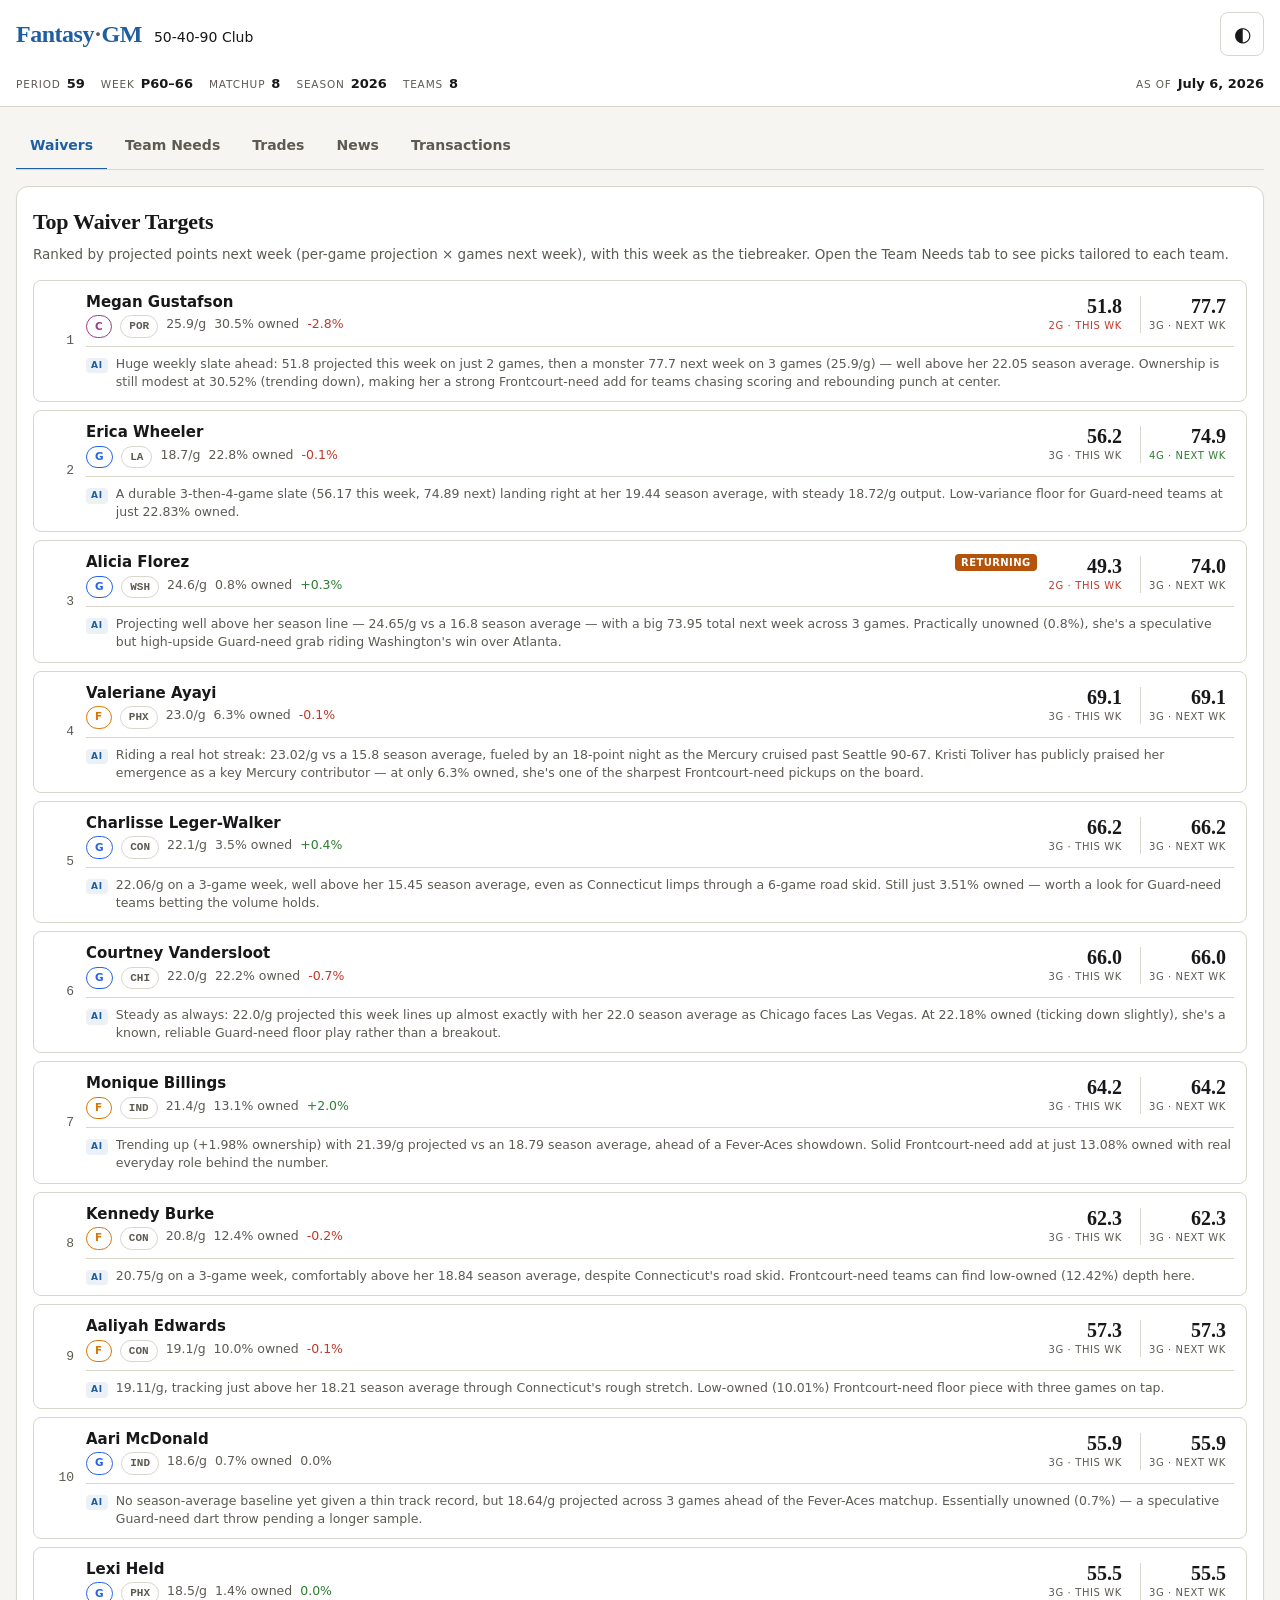
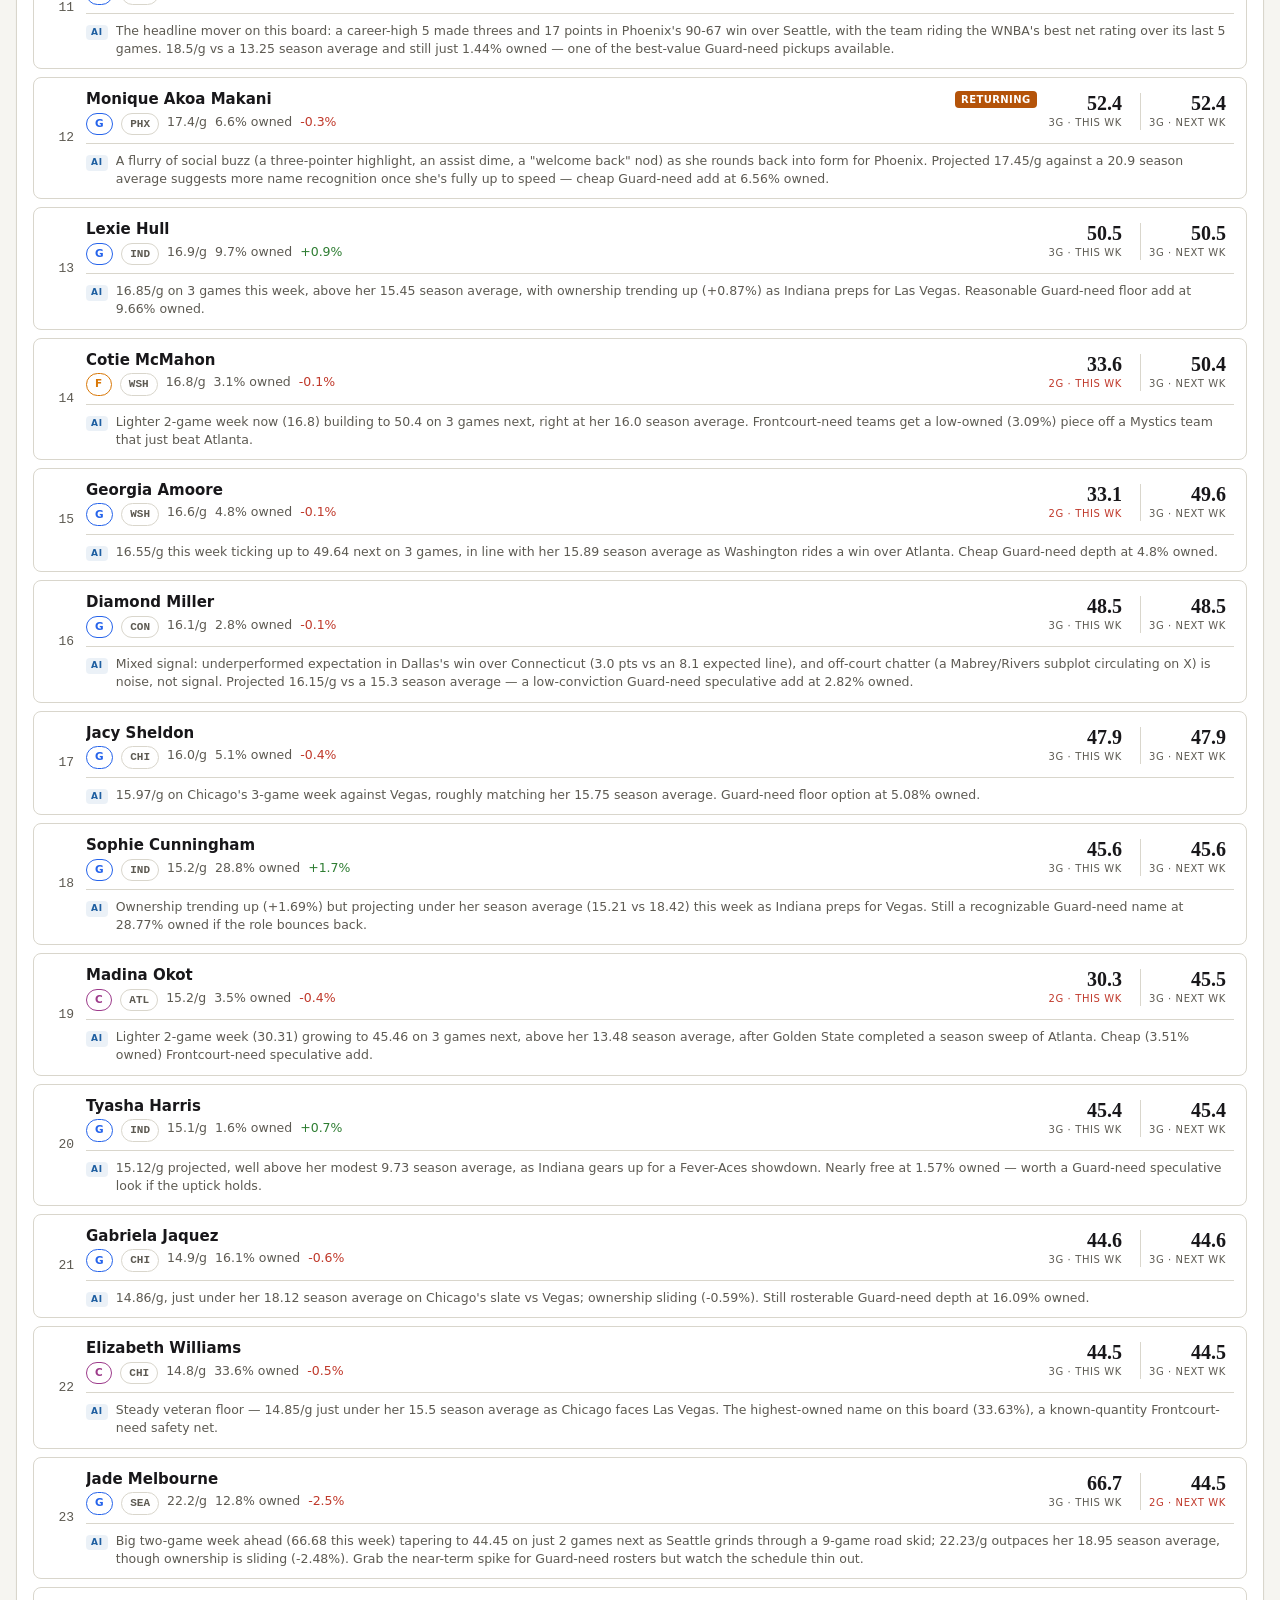
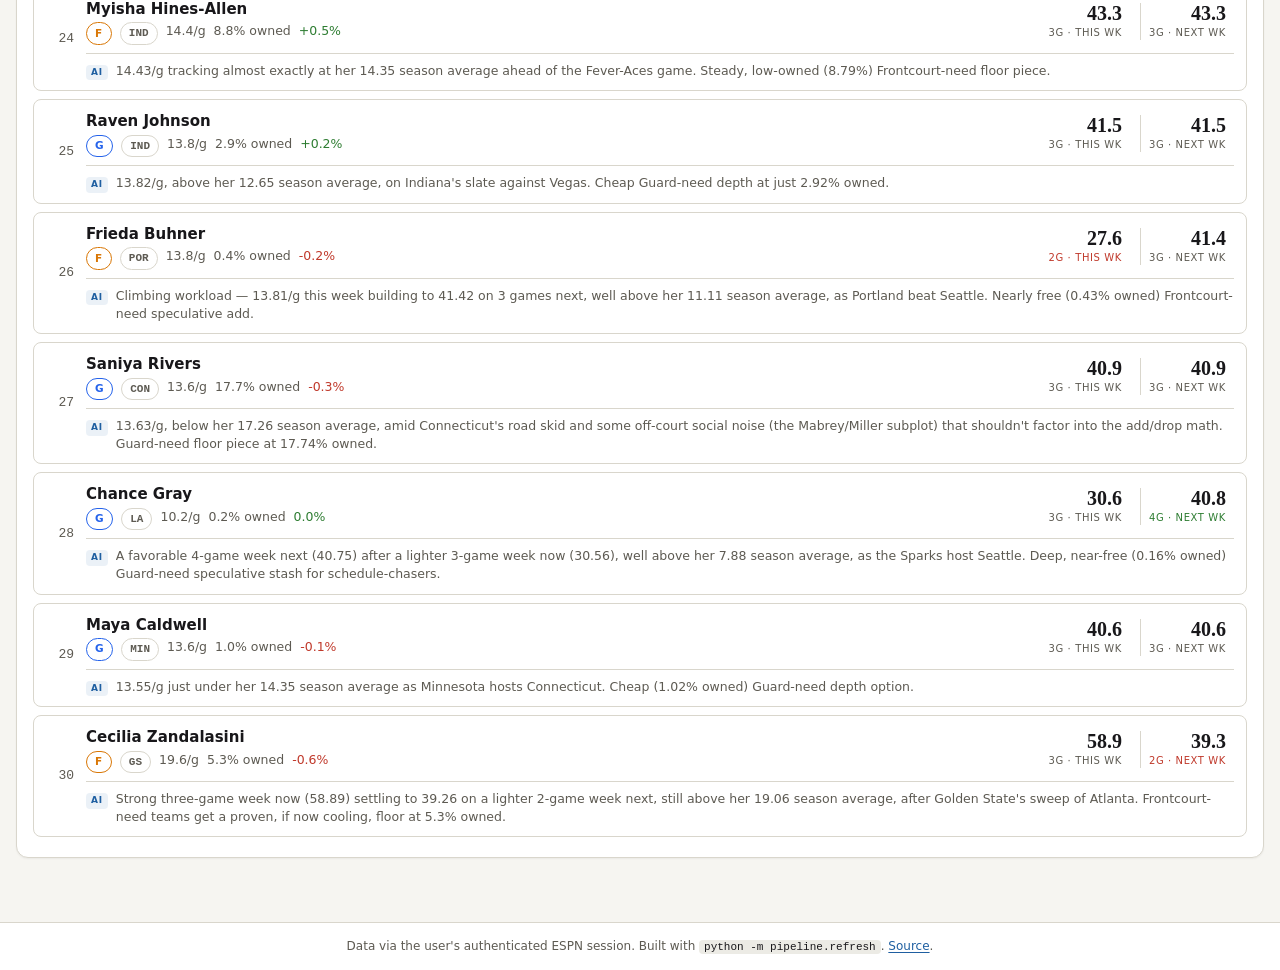
==== docs/index.html @ 01827f49 "feat: persist full-season news/social history per player, paginate in modal News and social posts on" ====
<!doctype html>
<html lang="en" data-theme="light">
<head>
  <meta charset="utf-8" />
  <meta name="viewport" content="width=device-width, initial-scale=1" />
  <title>Fantasy GM</title>
  <meta name="description" content="AI-powered GM for an ESPN fantasy WNBA league. Waiver targets, team needs, transaction history." />
  <link rel="preload" href="./data/state.json" as="fetch" type="application/json" crossorigin />
  <link rel="stylesheet" href="./assets/style.css" />
</head>
<body>
  <a class="skip-link" href="#main">Skip to content</a>

  <header role="banner" class="topbar">
    <div class="topbar-inner">
      <div class="brand">
        <span class="brand-mark" aria-hidden="true">Fantasy<span>·</span>GM</span>
        <span class="brand-tag" id="league-name">Fantasy GM</span>
      </div>
      <button class="theme-toggle" type="button" id="theme-toggle" aria-label="Toggle theme">
        <span class="theme-icon" aria-hidden="true">◐</span>
      </button>
    </div>
    <div class="meta-strip" aria-live="polite">
      <span class="meta-item"><span class="meta-label">Period</span> <span class="meta-value" id="meta-period">—</span></span>
      <span class="meta-item"><span class="meta-label">Week</span> <span class="meta-value" id="meta-week">—</span></span>
      <span class="meta-item"><span class="meta-label">Matchup</span> <span class="meta-value" id="meta-matchup">—</span></span>
      <span class="meta-item"><span class="meta-label">Season</span> <span class="meta-value" id="meta-season">—</span></span>
      <span class="meta-item"><span class="meta-label">Teams</span> <span class="meta-value" id="meta-teams">—</span></span>
      <span class="meta-item meta-captured"><span class="meta-label">As of</span> <span class="meta-value" id="meta-captured">—</span></span>
    </div>
  </header>

  <main id="main" role="main">
    <nav class="tabs" role="tablist" aria-label="Sections">
      <button class="tab" role="tab" id="tab-waivers"      aria-controls="section-waivers"      aria-selected="true">Waivers</button>
      <button class="tab" role="tab" id="tab-teams"        aria-controls="section-teams"        aria-selected="false">Team Needs</button>
      <button class="tab" role="tab" id="tab-trades"       aria-controls="section-trades"       aria-selected="false">Trades</button>
      <button class="tab" role="tab" id="tab-news"         aria-controls="section-news"         aria-selected="false">News</button>
      <button class="tab" role="tab" id="tab-transactions" aria-controls="section-transactions" aria-selected="false">Transactions</button>
    </nav>

    <!-- ========== Waiver Targets ========== -->
    <section class="surface tab-panel" id="section-waivers" role="tabpanel" aria-labelledby="tab-waivers">
      <header class="surface-head">
        <h2 id="h-waivers">Top Waiver Targets</h2>
        <p class="surface-sub">Ranked by projected points next week (per-game projection × games next week), with this week as the tiebreaker. Open the Team Needs tab to see picks tailored to each team.</p>
      </header>
      <ol class="waiver-list" id="waiver-list">
        <li class="loading">Loading targets…</li>
      </ol>
    </section>

    <!-- ========== Team Needs ========== -->
    <section class="surface tab-panel" id="section-teams" role="tabpanel" aria-labelledby="tab-teams" hidden>
      <header class="surface-head">
        <h2 id="h-teams">Team Needs</h2>
        <p class="surface-sub">Projected weekly production by bucket vs. league average. Tap a card to see that team's tailored waiver list, full roster, recent transactions, and a season summary.</p>
      </header>
      <div class="team-grid" id="team-grid">
        <p class="loading">Loading teams…</p>
      </div>
      <footer class="surface-footnote" id="team-needs-footnote" aria-label="How team needs are calculated">
        <h3>How "top need" is calculated</h3>
        <p>
          For each active roster slot (the 9 non-bench / non-IR slots in WNBA fantasy: 2 G + 3 F + 1 F/C + 3 UTIL), we estimate the player's points this week as
          <em>per-game projection × games this week</em>. Players are bucketed by their <em>default ESPN position</em> (1 = G, 2 = F, 3 = C). Bucket totals per team are compared to the league average for that bucket. <strong>Top need</strong> is whichever bucket — Guards (G) or combined Frontcourt (F + C) — has the largest negative gap, i.e. the biggest upgrade opportunity.
        </p>
        <p>
          F and C are bucketed together because WNBA fantasy has shared F/C lineup slots — a team without a pure Center isn't structurally short there if they fill slot 5 with a Forward.
        </p>
        <p class="muted">
          Note: the comparison is on total weekly production, not per-player average. A team with three high-scoring Guards may still show its top need as G if other teams have four or five Guards contributing comparable totals. The Waiver Targets tab boosts picks at the team's top-need bucket and penalizes picks at saturated positions (≥ 5 active Gs or ≥ 7 active F/Cs).
        </p>
      </footer>
    </section>

    <!-- ========== Trades ========== -->
    <section class="surface tab-panel" id="section-trades" role="tabpanel" aria-labelledby="tab-trades" hidden>
      <header class="surface-head">
        <h2 id="h-trades">Trade Evaluator</h2>
        <p class="surface-sub">Calculator: pick players from two teams to model the projected lineup and rest-of-season impact for both sides. Auto-generated scenarios below rank fair packages for each team's best player.</p>
      </header>
      <div id="trade-calc-mount"></div>
      <div class="trade-section-sep" aria-hidden="true"><span>Auto-generated scenarios</span></div>
      <div class="trades-grid" id="trades-grid">
        <p class="loading">Loading trade scenarios…</p>
      </div>
    </section>

    <!-- ========== News ========== -->
    <section class="surface tab-panel" id="section-news" role="tabpanel" aria-labelledby="tab-news" hidden>
      <header class="surface-head">
        <h2 id="h-news">Recent WNBA News</h2>
        <p class="surface-sub">From ESPN's public feed. Headlines tagged with a player on your watch / waiver list are highlighted.</p>
      </header>
      <ul class="news-list" id="news-list">
        <li class="loading">Loading…</li>
      </ul>
    </section>

    <!-- ========== Transactions ========== -->
    <section class="surface tab-panel" id="section-transactions" role="tabpanel" aria-labelledby="tab-transactions" hidden>
      <header class="surface-head">
        <h2 id="h-transactions">Recent Transactions</h2>
        <p class="surface-sub">Newest first. Team abbreviations only — owner names are never stored.</p>
      </header>
      <ul class="txn-list" id="txn-list">
        <li class="loading">Loading…</li>
      </ul>
    </section>
  </main>

  <footer role="contentinfo" class="footer">
    <p>Data via the user's authenticated ESPN session. Built with <code>python -m pipeline.refresh</code>. <a href="https://github.com/pranava0x0/FantasyGM">Source</a>.</p>
  </footer>

  <!-- Lazy-mounted toast -->
  <div id="toast" class="toast" role="status" aria-live="polite"></div>

  <!-- Player detail modal — populated on click of any player name. -->
  <div id="player-modal" class="player-modal" role="dialog" aria-modal="true" aria-labelledby="player-modal-name" aria-hidden="true" hidden>
    <div class="player-modal-backdrop" data-modal-close></div>
    <div class="player-modal-panel" role="document">
      <button type="button" class="player-modal-close" data-modal-close aria-label="Close player details">×</button>
      <header class="player-modal-head">
        <div class="player-modal-photo-wrap">
          <img class="player-modal-photo" alt="" />
        </div>
        <div class="player-modal-id">
          <h3 class="player-modal-name" id="player-modal-name">—</h3>
          <div class="player-modal-meta" id="player-modal-meta"></div>
          <div class="player-modal-status" id="player-modal-status"></div>
        </div>
      </header>
      <section class="player-modal-stats" id="player-modal-stats" aria-label="Key stats"></section>
      <section class="player-modal-gmtake" id="player-modal-gmtake" aria-labelledby="player-modal-gmtake-h" hidden>
        <h4 id="player-modal-gmtake-h" class="player-modal-gmtake-h">
          GM take <span class="player-modal-gmtake-badge">AI</span>
        </h4>
        <p class="player-modal-gmtake-body" id="player-modal-gmtake-body"></p>
        <p class="gm-take-date" hidden></p>
      </section>
      <section class="player-modal-section player-modal-recent-section" id="player-modal-recent-wrap" aria-labelledby="player-modal-recent-h" hidden>
        <h4 id="player-modal-recent-h" class="player-modal-section-h">Last 2 weeks <span class="recent-games-hint">newest first →</span></h4>
        <div class="player-modal-recent-games" id="player-modal-recent-games"></div>
      </section>
      <section class="player-modal-section" id="player-modal-social-wrap" aria-labelledby="player-modal-social-h" hidden>
        <h4 id="player-modal-social-h" class="player-modal-section-h">Social</h4>
        <ul class="player-modal-social" id="player-modal-social"></ul>
      </section>
      <section class="player-modal-section" aria-labelledby="player-modal-news-h">
        <h4 id="player-modal-news-h" class="player-modal-section-h">News</h4>
        <ul class="player-modal-news" id="player-modal-news"></ul>
      </section>
      <section class="player-modal-section" aria-labelledby="player-modal-txns-h">
        <h4 id="player-modal-txns-h" class="player-modal-section-h">Transactions</h4>
        <ul class="player-modal-txns" id="player-modal-txns"></ul>
      </section>
      <footer class="player-modal-footer">
        <div class="player-modal-social-links" id="player-modal-social-links"></div>
        <a class="player-modal-espn" id="player-modal-espn" href="#" target="_blank" rel="noopener">View on ESPN ↗</a>
      </footer>
    </div>
  </div>

  <script src="./assets/app.js" defer></script>
</body>
</html>
---- docs/assets/style.css ----
/* ============================================================
   FantasyGM — static site stylesheet.
   Mobile-first. CSS variables for theming. Tabular numerals.
   See DESIGN.md §0 for project palette + content rules.
   ============================================================ */

:root {
  /* Type stacks (system only — no web fonts). */
  --font-sans:  -apple-system, BlinkMacSystemFont, "Segoe UI", system-ui,
                "Helvetica Neue", Arial, sans-serif;
  --font-serif: "Charter", "Source Serif 4", "Source Serif Pro",
                "Iowan Old Style", "Apple Garamond", "Palatino", "Georgia",
                "Times New Roman", serif;
  --font-mono:  ui-monospace, "SF Mono", "JetBrains Mono", Menlo,
                Consolas, monospace;

  /* Surface tokens — light theme. */
  --bg:           #f6f5f1;
  --surface:     #ffffff;
  --surface-2:   #ecebe5;
  --border:      #d9d6cc;
  --text:        #18171a;
  --text-muted:  #5d5a52;
  --accent:      #1f5fa1;
  --accent-soft: rgba(31, 95, 161, 0.09);

  /* Semantic tokens. */
  --bucket-guard:    #2563eb;
  --bucket-forward:  #d97706;
  --bucket-center:   #9d3b8b;
  --gap-strong:      #2e7d32;
  --gap-weak:        #c0392b;
  --gap-neutral:     var(--text-muted);
  --txn-add:         var(--gap-strong);
  --txn-drop:        var(--gap-weak);
  --txn-lineup:      var(--text-muted);
  --txn-trade:       #6f42c1;
  --txn-trade-fg:    #ffffff;

  font-feature-settings: "tnum", "ss01";
  font-variant-numeric: tabular-nums;
  color-scheme: light;
}

[data-theme="dark"] {
  --bg:           #0f0e10;
  --surface:     #1a1a1c;
  --surface-2:   #232326;
  --border:      #2e2e33;
  --text:        #f3f1eb;
  --text-muted:  #9e9a90;
  --accent:      #6aa3e0;
  --accent-soft: rgba(106, 163, 224, 0.14);

  --bucket-guard:    #60a5fa;
  --bucket-forward:  #fbbf24;
  --bucket-center:   #e879c7;
  --gap-strong:      #6dba71;
  --gap-weak:        #ef6f63;
  --txn-trade:       #b89bf0;

  color-scheme: dark;
}

* { box-sizing: border-box; }
[hidden] { display: none !important; }

html, body {
  margin: 0;
  background: var(--bg);
  color: var(--text);
  font-family: var(--font-sans);
  font-size: 16px;
  line-height: 1.5;
  -webkit-font-smoothing: antialiased;
  -moz-osx-font-smoothing: grayscale;
}

body {
  display: flex;
  flex-direction: column;
  min-height: 100vh;
  min-height: 100dvh;
}

a { color: var(--accent); text-decoration: underline; text-underline-offset: 2px; }
a:hover { text-decoration: none; }

:focus-visible {
  outline: 2px solid var(--accent);
  outline-offset: 2px;
  border-radius: 2px;
}

.skip-link {
  position: absolute; left: -9999px; top: 0;
  background: var(--accent); color: #fff; padding: 8px 12px;
  border-radius: 6px; z-index: 10;
}
.skip-link:focus { left: 8px; top: 8px; }

/* ---------- Topbar ---------- */

.topbar {
  background: var(--surface);
  border-bottom: 1px solid var(--border);
  padding: 12px 16px 0;
}
.topbar-inner {
  display: flex; align-items: center; justify-content: space-between;
  max-width: 1280px; margin: 0 auto; padding-bottom: 10px;
}

.brand { display: flex; align-items: baseline; gap: 12px; min-width: 0; }
.brand-mark {
  font-family: var(--font-serif);
  font-weight: 700; font-size: 24px; letter-spacing: -0.02em;
  color: var(--accent);
}
.brand-mark span { color: var(--text-muted); margin: 0 1px; }
.brand-tag {
  font-family: var(--font-sans);
  font-size: 14px; font-weight: 500;
  color: var(--text);
  white-space: nowrap; overflow: hidden; text-overflow: ellipsis;
  min-width: 0;
}

.theme-toggle {
  background: transparent; border: 1px solid var(--border);
  width: 44px; height: 44px; border-radius: 8px;
  color: var(--text); font-size: 20px; line-height: 1;
  cursor: pointer; flex-shrink: 0;
  display: inline-flex; align-items: center; justify-content: center;
}
.theme-toggle:hover { background: var(--surface-2); }

.meta-strip {
  max-width: 1280px; margin: 0 auto;
  display: flex; flex-wrap: wrap; gap: 16px;
  padding: 8px 0 12px;
  font-size: 13px;
  color: var(--text-muted);
}
.meta-item { display: inline-flex; gap: 6px; align-items: baseline; }
.meta-label { font-size: 10.5px; text-transform: uppercase; letter-spacing: 0.08em; color: var(--text-muted); }
.meta-value { color: var(--text); font-weight: 600; }
.meta-captured { margin-left: auto; }

/* ---------- Main layout ---------- */

main {
  flex: 1;
  width: 100%;
  max-width: 1280px;
  margin: 0 auto;
  padding: 16px 16px 64px;
  display: grid;
  gap: 16px;
  align-content: start;
}

/* Tab strip — primary navigation between Waivers / Team Needs / News /
   Transactions. Mobile-first: horizontal scroll if needed at narrow widths. */
.tabs {
  display: flex;
  gap: 4px;
  border-bottom: 1px solid var(--border);
  overflow-x: auto;
  scrollbar-width: none;
  -webkit-overflow-scrolling: touch;
}
.tabs::-webkit-scrollbar { display: none; }
.tab {
  background: transparent;
  border: 0;
  padding: 12px 14px;
  font: inherit;
  font-size: 14px;
  font-weight: 600;
  color: var(--text-muted);
  cursor: pointer;
  white-space: nowrap;
  border-bottom: 2px solid transparent;
  margin-bottom: -1px;
  min-height: 44px;
  flex-shrink: 0;
}
.tab:hover { color: var(--text); }
.tab[aria-selected="true"] {
  color: var(--accent);
  border-bottom-color: var(--accent);
}
@media (max-width: 420px) {
  .tab { padding-inline: 8px; }
}
.tab-panel { /* defaults; hidden attribute does the hiding */ }
.tab-panel[hidden] { display: none; }

.surface {
  background: var(--surface);
  border: 1px solid var(--border);
  border-radius: 12px;
  padding: 18px 16px 20px;
  box-shadow: 0 1px 2px rgba(0,0,0,0.05);
}
[data-theme="dark"] .surface { box-shadow: 0 1px 3px rgba(0,0,0,0.4); }

.surface-head h2 {
  margin: 0 0 6px;
  font-family: var(--font-serif);
  font-size: 22px; font-weight: 600;
  letter-spacing: -0.01em;
}
.surface-sub {
  margin: 0 0 16px;
  color: var(--text-muted);
  font-size: 13.5px;
}

/* ---------- Waiver list ---------- */

.waiver-list, .txn-list { list-style: none; padding: 0; margin: 0; }
.waiver-list { display: grid; gap: 8px; }

.waiver-card {
  background: var(--surface);
  border: 1px solid var(--border);
  border-radius: 8px;
  padding: 10px 12px;
  display: grid;
  grid-template-columns: 28px 1fr auto;
  grid-template-areas:
    "rank body schedule"
    "rank summary summary";
  align-items: center;
  column-gap: 12px;
  row-gap: 8px;
  min-height: 44px;
}
.waiver-rank { grid-area: rank; align-self: center; }
.waiver-body { grid-area: body; }
.waiver-schedule { grid-area: schedule; }
.waiver-summary { grid-area: summary; }

/* AI "why pick them up" take on each waiver card. Clamped to 2 lines so
   the 30-deep list stays scannable; the modal shows the full text. */
.waiver-summary {
  display: flex;
  gap: 8px;
  align-items: baseline;
  margin: 0;
  padding-top: 8px;
  border-top: 1px solid var(--border);
}
.waiver-summary-text {
  font-size: 12.5px;
  line-height: 1.45;
  color: var(--text-muted);
  display: -webkit-box;
  -webkit-line-clamp: 2;
  -webkit-box-orient: vertical;
  overflow: hidden;
}
.waiver-summary-badge {
  flex: none;
  font-size: 9px;
  font-weight: 800;
  letter-spacing: 0.08em;
  padding: 1px 5px;
  border-radius: 4px;
  background: var(--accent-soft, rgba(31, 95, 161, 0.12));
  color: var(--accent);
  text-transform: uppercase;
}
.waiver-rank {
  font-family: var(--font-mono);
  font-size: 13px;
  color: var(--text-muted);
  text-align: right;
}

/* Narrow screens: the two-block schedule eats the width and clips the
   player name. Drop it to its own row — rank spans both rows on the left,
   name + meta get the full width up top, schedule sits below left-aligned. */
@media (max-width: 480px) {
  .waiver-card {
    grid-template-columns: 24px 1fr;
    grid-template-areas:
      "rank body"
      "rank schedule"
      "summary summary";
    align-items: start;
    column-gap: 10px;
    row-gap: 10px;
  }
  .waiver-rank { align-self: center; }
  .waiver-schedule { justify-content: flex-start; }
  .waiver-schedule .week-block:first-child { padding-left: 0; }
}
.waiver-body {
  display: grid;
  gap: 2px;
  min-width: 0;
}
.waiver-name {
  font-size: 15px;
  font-weight: 600;
  display: flex;
  align-items: center;
  min-width: 0;
  overflow: hidden;
}
button.waiver-name-text {
  flex: 1 1 0%;
  min-width: 0;
  overflow: hidden;
  text-overflow: ellipsis;
  white-space: nowrap;
}
.waiver-sub {
  font-size: 12.5px;
  color: var(--text-muted);
  display: inline-flex; gap: 8px; flex-wrap: wrap;
}
.waiver-sub .own-change { font-variant-numeric: tabular-nums; }
.own-pos { color: var(--gap-strong); }
.own-neg { color: var(--gap-weak); }
.waiver-schedule {
  display: flex;
  gap: 10px;
  align-items: stretch;
}
.week-block {
  display: flex;
  flex-direction: column;
  align-items: flex-end;
  gap: 2px;
  padding: 0 8px;
  border-left: 1px solid var(--border);
  min-width: 56px;
}
.week-block:first-child { border-left: none; padding-left: 0; }
.week-pts {
  font-family: var(--font-serif);
  font-size: 20px;
  font-weight: 600;
  font-variant-numeric: tabular-nums;
  line-height: 1;
  color: var(--text);
}
.week-meta {
  font-size: 10px;
  text-transform: uppercase;
  letter-spacing: 0.06em;
  white-space: nowrap;
}
.week-meta.games-bye  { color: var(--text-muted); }
.week-meta.games-low  { color: var(--gap-weak); }
.week-meta.games-mid  { color: var(--text-muted); }
.week-meta.games-heavy { color: var(--gap-strong); }

/* ---------- Pills ---------- */

.pill {
  padding: 2px 8px;
  border-radius: 999px;
  font-size: 10.5px;
  font-weight: 700;
  letter-spacing: 0.06em;
  text-transform: uppercase;
  display: inline-flex; align-items: center;
  white-space: nowrap;
}
.pill.outline { background: transparent; border: 1px solid currentColor; }
.pill.bucket-G { color: var(--bucket-guard); }
.pill.bucket-F { color: var(--bucket-forward); }
.pill.bucket-C { color: var(--bucket-center); }
.pill.team-mono {
  font-family: var(--font-mono);
  font-size: 11px;
  text-transform: none;
  letter-spacing: 0;
  color: var(--text-muted);
  border: 1px solid var(--border);
}

.fit-pill {
  font-size: 10px;
  padding: 1px 6px;
  border-radius: 4px;
  background: var(--accent);
  color: white;
  margin-left: 6px;
  font-weight: 700;
  letter-spacing: 0.04em;
  text-transform: uppercase;
}
.fit-pill.need {
  background: var(--gap-weak);
}
.fit-pill.returning {
  background: #b45309;
}

/* Footnote at the bottom of the Team Needs tab — explains the math. */
.surface-footnote {
  margin-top: 18px;
  padding: 14px 16px;
  background: var(--surface-2);
  border: 1px solid var(--border);
  border-radius: 8px;
  font-size: 12.5px;
  color: var(--text-muted);
  line-height: 1.5;
}
.surface-footnote h3 {
  margin: 0 0 6px;
  font-size: 11px;
  text-transform: uppercase;
  letter-spacing: 0.1em;
  color: var(--text);
}
.surface-footnote p { margin: 0 0 8px; }
.surface-footnote p:last-child { margin-bottom: 0; }
.surface-footnote em { font-style: italic; color: var(--text); }
.surface-footnote strong { color: var(--text); }
.surface-footnote .muted { color: var(--text-muted); font-size: 12px; }

/* Games-per-week chip — colored by tier so a glance tells you a player's
   opportunity floor. Heavy 4+ games is green; 1–2 is red; 3 is neutral. */
.games-pill {
  font-size: 10px;
  padding: 1px 6px;
  border-radius: 4px;
  font-weight: 700;
  letter-spacing: 0.04em;
  text-transform: uppercase;
  border: 1px solid transparent;
}
.games-pill.games-heavy { color: var(--gap-strong); border-color: var(--gap-strong); }
.games-pill.games-mid   { color: var(--text-muted); border-color: var(--border); }
.games-pill.games-low   { color: var(--gap-weak); border-color: var(--gap-weak); }
.games-pill.games-bye   { color: #fff; background: var(--text-muted); }

/* ---------- Team grid ---------- */

.team-grid {
  display: grid;
  gap: 12px;
  grid-template-columns: 1fr;
}
@media (min-width: 640px) {
  .team-grid { grid-template-columns: repeat(2, minmax(0, 1fr)); }
}
@media (min-width: 1024px) {
  .team-grid { grid-template-columns: repeat(4, minmax(0, 1fr)); }
}

.team-card {
  background: var(--surface);
  border: 1px solid var(--border);
  border-radius: 10px;
  padding: 12px 14px 14px;
  cursor: pointer;
  transition: border-color 90ms ease, transform 90ms ease;
  position: relative;
  text-align: left;
  font: inherit;
  color: inherit;
  width: 100%;
}
.team-card:hover { border-color: var(--accent); }
.team-card[aria-expanded="true"] {
  border-color: var(--accent);
  box-shadow: 0 4px 12px rgba(31, 95, 161, 0.15);
}
@media (min-width: 640px) {
  .team-card[aria-expanded="true"] {
    grid-column: 1 / -1;
  }
}

.team-head {
  display: flex; justify-content: space-between; align-items: baseline;
  gap: 8px; margin-bottom: 4px;
}
.team-name {
  font-size: 15px;
  font-weight: 600;
  white-space: nowrap; overflow: hidden; text-overflow: ellipsis;
  min-width: 0;
}
.team-abbr {
  font-family: var(--font-mono);
  font-size: 11px;
  padding: 1px 6px;
  background: var(--surface-2);
  color: var(--text-muted);
  border-radius: 4px;
  flex-shrink: 0;
}
.team-meta {
  font-size: 12px;
  color: var(--text-muted);
  margin-bottom: 10px;
  display: flex; gap: 10px; flex-wrap: wrap;
}

.bucket-rows { display: grid; gap: 4px; }
.bucket-row {
  display: grid;
  grid-template-columns: minmax(16px, min-content) 1fr auto;
  gap: 8px;
  align-items: center;
  font-size: 12px;
}
.bucket-row .pill { padding: 1px 6px; }
.bucket-bar {
  position: relative;
  height: 6px;
  background: var(--surface-2);
  border-radius: 999px;
  overflow: hidden;
}
.bucket-fill {
  position: absolute; top: 0; left: 0; bottom: 0;
  background: var(--accent);
  border-radius: 999px;
}
.bucket-fill.top-need { background: var(--gap-weak); }
.bucket-fill.strong   { background: var(--gap-strong); }
.bucket-gap {
  font-family: var(--font-mono);
  font-size: 11px;
  font-variant-numeric: tabular-nums;
  text-align: right;
  white-space: nowrap;
}
.bucket-gap.pos { color: var(--gap-strong); }
.bucket-gap.neg { color: var(--gap-weak); }
.bucket-gap.zero { color: var(--gap-neutral); }

.team-detail {
  margin-top: 14px;
  padding-top: 12px;
  border-top: 1px dashed var(--border);
}
@media (min-width: 1024px) {
  .team-card[aria-expanded="true"] .team-detail {
    display: grid;
    grid-template-columns: minmax(0, 3fr) minmax(0, 2fr);
    gap: 0 32px;
    align-items: start;
  }
}
.team-detail h4,
.team-detail-head {
  margin: 14px 0 8px;
  font-size: 11px;
  text-transform: uppercase;
  letter-spacing: 0.1em;
  color: var(--text-muted);
}
.team-detail h4:first-child,
.team-summary h4 { margin-top: 0; }

/* Auto-generated summary block — accent left-border per DESIGN.md §11. */
.team-summary {
  background: var(--surface-2);
  border-left: 3px solid var(--accent);
  border-radius: 4px;
  padding: 10px 12px 10px 14px;
  margin-bottom: 8px;
}
.team-summary h4 {
  margin: 0 0 6px;
  font-size: 10px;
  color: var(--accent);
}
.team-summary-list {
  list-style: disc;
  margin: 0;
  padding-left: 18px;
  font-size: 13px;
  line-height: 1.5;
  color: var(--text);
}
.team-summary-list li { margin: 2px 0; }

/* Full-roster table inside the team pop-out. */
.roster-table {
  display: grid;
  gap: 4px;
  margin-bottom: 8px;
}
.roster-row {
  display: grid;
  grid-template-columns: 56px 1fr auto;
  gap: 8px;
  align-items: center;
  padding: 4px 0;
  font-size: 13px;
}
.roster-row.is-bench { color: var(--text-muted); }
.roster-row.is-bench .roster-name { font-weight: 400; }
.roster-row .roster-body {
  display: grid; gap: 2px; min-width: 0;
}
.roster-row .roster-name {
  white-space: nowrap; overflow: hidden; text-overflow: ellipsis; min-width: 0;
  font-weight: 500;
}
.roster-row .roster-sub {
  display: inline-flex; gap: 6px; flex-wrap: wrap;
  font-size: 11px; color: var(--text-muted);
}
.roster-row .roster-pts {
  font-family: var(--font-mono);
  font-variant-numeric: tabular-nums;
}
.slot-chip {
  font-family: var(--font-mono);
  font-size: 10px;
  text-transform: none;
  letter-spacing: 0;
  padding: 1px 6px;
  border: 1px solid var(--border);
  border-radius: 4px;
  text-align: center;
  min-width: 36px;
  justify-content: center;
}
.slot-chip.slot-active {
  border-color: var(--accent);
  color: var(--accent);
}
.slot-chip.slot-bench {
  color: var(--text-muted);
  background: var(--surface-2);
}

/* Compact transaction list (in-pop-out variant). */
.txn-list.compact { gap: 6px; }
.txn-list.compact .txn-card { padding: 8px 10px; }
.txn-list.compact .txn-items { font-size: 12.5px; }
.team-targets { display: grid; gap: 4px; }
.team-target-row {
  display: grid;
  grid-template-columns: 20px 1fr auto;
  grid-template-areas:
    "rank body bucket"
    "rank schedule schedule";
  gap: 4px 8px;
  align-items: center;
  font-size: 13px;
  padding: 6px 0;
}
.team-target-row .target-rank { grid-area: rank; align-self: start; padding-top: 2px; }
.team-target-row .target-body { grid-area: body; }
.team-target-row > .pill { grid-area: bucket; }
.team-target-row .target-schedule { grid-area: schedule; justify-content: flex-start; }
.team-target-row .target-schedule .week-block:first-child { padding-left: 0; border-left: none; }
.team-target-row .target-rank {
  font-family: var(--font-mono);
  font-size: 11px;
  color: var(--text-muted);
}
.team-target-row .target-body {
  display: grid;
  gap: 2px;
  min-width: 0;
}
.team-target-row .target-name {
  display: flex;
  align-items: center;
  min-width: 0;
  overflow: hidden;
  font-weight: 500;
}
.team-target-row button.target-name-text {
  flex: 1 1 0%;
  min-width: 0;
  overflow: hidden;
  text-overflow: ellipsis;
  white-space: nowrap;
}
.team-target-row .target-sub {
  display: inline-flex; gap: 6px; flex-wrap: wrap;
  font-size: 11px; color: var(--text-muted);
}
.team-target-row .target-schedule {
  gap: 6px;
}
.team-target-row .target-schedule .week-block {
  min-width: 44px;
  padding: 0 6px;
}
.team-target-row .target-schedule .week-pts {
  font-family: var(--font-mono);
  font-size: 14px;
}

/* News cards — editorial layout: headline as a serif link, then meta + tags. */
.news-list { list-style: none; padding: 0; margin: 0; display: grid; gap: 10px; }
.news-card {
  background: var(--surface);
  border: 1px solid var(--border);
  border-radius: 8px;
  padding: 12px 14px;
  display: grid; gap: 4px;
}
.news-headline {
  font-family: var(--font-serif);
  font-size: 15px;
  font-weight: 600;
  line-height: 1.35;
  color: var(--text);
  text-decoration: none;
}
.news-headline:hover { color: var(--accent); text-decoration: underline; }
.news-desc {
  margin: 0; color: var(--text-muted);
  font-size: 13px; line-height: 1.4;
  display: -webkit-box; -webkit-line-clamp: 2; -webkit-box-orient: vertical;
  overflow: hidden;
}
.news-time {
  font-family: var(--font-mono);
  font-size: 11px;
  color: var(--text-muted);
  font-variant-numeric: tabular-nums;
}
.news-tags {
  display: flex; flex-wrap: wrap; gap: 6px; margin-top: 2px;
}
.news-player {
  background: var(--surface-2);
  border: 1px solid var(--border);
}

/* ---------- Transactions ---------- */

.txn-list { display: grid; gap: 8px; }
.txn-card {
  background: var(--surface);
  border: 1px solid var(--border);
  border-radius: 8px;
  padding: 10px 12px;
  display: grid;
  gap: 6px;
}
.txn-head {
  display: flex; gap: 10px; flex-wrap: wrap; align-items: baseline;
  font-size: 12px;
  color: var(--text-muted);
}
.txn-type {
  padding: 1px 6px;
  border-radius: 4px;
  font-weight: 700;
  font-size: 10px;
  letter-spacing: 0.08em;
  text-transform: uppercase;
}
.txn-type.add    { color: var(--txn-add);    border: 1px solid var(--txn-add); }
.txn-type.drop   { color: var(--txn-drop);   border: 1px solid var(--txn-drop); }
.txn-type.lineup { color: var(--txn-lineup); border: 1px solid var(--border); }
.txn-type.trade  { color: var(--txn-trade);  border: 1px solid var(--txn-trade); }

.txn-time { font-variant-numeric: tabular-nums; }
.txn-items { display: grid; gap: 2px; font-size: 13px; }
.txn-item { display: inline-flex; gap: 6px; flex-wrap: wrap; }
.txn-arrow { color: var(--text-muted); font-weight: 600; }

/* ---------- Loading / empty ---------- */

.loading, .muted-cell, .empty {
  font-style: italic;
  color: var(--text-muted);
  padding: 8px 0;
}

/* ---------- Footer ---------- */

.footer {
  border-top: 1px solid var(--border);
  background: var(--surface);
  padding: 14px 16px;
  color: var(--text-muted);
  font-size: 12px;
  text-align: center;
}
.footer p { margin: 0; max-width: 1280px; margin-inline: auto; }
.footer code {
  font-family: var(--font-mono);
  font-size: 11px;
  background: var(--surface-2);
  padding: 1px 5px;
  border-radius: 4px;
  color: var(--text);
}

/* ---------- Toast ---------- */

.toast {
  position: fixed;
  left: 50%; transform: translateX(-50%);
  bottom: max(16px, env(safe-area-inset-bottom));
  background: var(--text); color: var(--bg);
  font-size: 13px;
  padding: 8px 14px;
  border-radius: 999px;
  opacity: 0; pointer-events: none;
  transition: opacity 200ms ease;
  z-index: 50;
  max-width: 90%;
}
.toast.visible { opacity: 1; }

/* ---------- Player-name button (modal trigger) ---------- */

/* The button looks like inline text by default; subtle underline-on-hover
   cues that it's actionable. Used inside waiver cards, roster rows,
   per-team targets, transaction items, and news tag pills. */
.player-name-btn {
  background: transparent;
  border: 0;
  padding: 0;
  margin: 0;
  font: inherit;
  color: inherit;
  cursor: pointer;
  text-align: left;
  border-radius: 2px;
  text-decoration: none;
  text-underline-offset: 2px;
  text-decoration-color: transparent;
  transition: text-decoration-color 90ms ease, color 90ms ease;
}
.player-name-btn:hover {
  text-decoration: underline;
  text-decoration-color: var(--accent);
  color: var(--accent);
}
.player-name-btn:focus-visible {
  outline: 2px solid var(--accent);
  outline-offset: 2px;
}
/* News-player pills double as triggers; keep the pill chrome. */
.news-player.player-name-btn {
  cursor: pointer;
}
.news-player.player-name-btn:hover {
  background: var(--surface);
  border-color: var(--accent);
  color: var(--accent);
  text-decoration: none;
}
/* Inside the transaction txn-item, the strong wrapper provides the bold; the
   button just supplies the click target. */
.txn-item strong .player-name-btn { font: inherit; color: inherit; }

/* ---------- Player detail modal ---------- */

.player-modal {
  position: fixed;
  inset: 0;
  z-index: 100;
  display: flex;
  align-items: center;
  justify-content: center;
  padding: max(12px, env(safe-area-inset-top)) 12px max(12px, env(safe-area-inset-bottom));
}
.player-modal[hidden] { display: none; }
.player-modal-backdrop {
  position: absolute;
  inset: 0;
  background: rgba(0, 0, 0, 0.45);
  cursor: pointer;
}
[data-theme="dark"] .player-modal-backdrop { background: rgba(0, 0, 0, 0.65); }
body.modal-open { overflow: hidden; }

.player-modal-panel {
  position: relative;
  background: var(--surface);
  color: var(--text);
  border: 1px solid var(--border);
  border-radius: 12px;
  width: 100%;
  max-width: 520px;
  max-height: calc(100dvh - 24px);
  overflow-y: auto;
  padding: 18px 18px 16px;
  box-shadow: 0 12px 32px rgba(0, 0, 0, 0.25);
  display: grid;
  gap: 16px;
}
@media (min-width: 640px) {
  .player-modal-panel { padding: 22px 24px 20px; }
}

.player-modal-close {
  position: absolute;
  top: 8px;
  right: 8px;
  width: 36px;
  height: 36px;
  border-radius: 8px;
  background: transparent;
  border: 1px solid transparent;
  color: var(--text-muted);
  font-size: 22px;
  line-height: 1;
  cursor: pointer;
  display: inline-flex;
  align-items: center;
  justify-content: center;
}
.player-modal-close:hover {
  background: var(--surface-2);
  color: var(--text);
}

.player-modal-head {
  display: grid;
  grid-template-columns: 72px 1fr;
  gap: 14px;
  align-items: center;
}
.player-modal-photo-wrap {
  width: 72px;
  height: 72px;
  border-radius: 8px;
  background: var(--surface-2);
  overflow: hidden;
  display: flex;
  align-items: center;
  justify-content: center;
}
.player-modal-photo {
  width: 100%;
  height: 100%;
  object-fit: cover;
  background: var(--surface-2);
}
.player-modal-photo.is-fallback {
  /* Use ::after via wrap for fallback glyph when img fails. */
  width: 0; height: 0;
}
.player-modal-photo-wrap::before {
  content: "—";
  color: var(--text-muted);
  font-family: var(--font-serif);
  font-size: 28px;
  position: absolute;
  opacity: 0;
}
.player-modal-photo.is-fallback ~ ::before,
.player-modal-photo-wrap:has(.player-modal-photo.is-fallback)::before {
  opacity: 1;
  position: static;
}

.player-modal-id { min-width: 0; }
.player-modal-name {
  margin: 0 0 4px;
  font-family: var(--font-serif);
  font-size: 22px;
  font-weight: 600;
  letter-spacing: -0.01em;
}
.player-modal-meta {
  display: inline-flex;
  flex-wrap: wrap;
  gap: 6px;
  align-items: center;
  margin-bottom: 4px;
}
.player-modal-pos { font-size: 11px; color: var(--text-muted); }
.player-modal-injury { font-size: 11px; }
.player-modal-status-line {
  display: block;
  font-size: 12.5px;
  color: var(--text-muted);
}
.player-modal-status-fa { color: var(--accent); font-weight: 600; }

.player-modal-stats {
  display: grid;
  grid-template-columns: repeat(auto-fit, minmax(72px, 1fr));
  gap: 10px;
}
.player-modal-stat {
  background: var(--surface-2);
  border: 1px solid var(--border);
  border-radius: 8px;
  padding: 8px 10px;
  display: grid;
  gap: 2px;
}
.player-modal-stat-label {
  font-size: 10px;
  letter-spacing: 0.08em;
  text-transform: uppercase;
  color: var(--text-muted);
}
.player-modal-stat-value {
  font-family: var(--font-serif);
  font-size: 18px;
  font-weight: 600;
  font-variant-numeric: tabular-nums;
}
.player-modal-stat-sub {
  font-size: 10.5px;
  color: var(--text-muted);
}

/* AI GM take — accented call-out panel above the news section. */
.player-modal-gmtake {
  margin-top: 14px;
  padding: 12px 14px;
  background: var(--accent-soft, rgba(31, 95, 161, 0.08));
  border: 1px solid var(--border);
  border-left: 3px solid var(--accent);
  border-radius: 8px;
}
.player-modal-gmtake[hidden] { display: none; }
.player-modal-gmtake-h {
  margin: 0 0 6px;
  font-size: 11px;
  letter-spacing: 0.1em;
  text-transform: uppercase;
  color: var(--accent);
  display: flex;
  align-items: center;
  gap: 8px;
}
.player-modal-gmtake-badge {
  font-size: 9px;
  font-weight: 800;
  letter-spacing: 0.08em;
  padding: 1px 5px;
  border-radius: 4px;
  background: var(--accent);
  color: #fff;
}
.player-modal-gmtake-body {
  margin: 0;
  font-size: 13.5px;
  line-height: 1.5;
  color: var(--text);
}
.gm-take-date {
  margin: 6px 0 0;
  font-size: 11px;
  color: var(--text-muted);
  opacity: 0.7;
}
.gm-take-date[hidden] { display: none; }
.gm-take-date--stale { color: var(--gap-weak, #c46b00); opacity: 1; }

/* Stale summary on waiver card: dim the whole row slightly */
.waiver-summary--stale .waiver-summary-text { opacity: 0.65; }
.waiver-summary--stale .waiver-summary-badge {
  background: var(--border);
  color: var(--text-muted);
}
/* Small date label on the waiver card next to the AI badge */
.waiver-summary-date {
  flex: none;
  font-size: 10px;
  color: var(--text-muted);
  opacity: 0.6;
  margin-left: auto;
  white-space: nowrap;
}

.player-modal-section { display: grid; gap: 6px; }
.player-modal-section-h {
  margin: 0;
  font-size: 11px;
  letter-spacing: 0.1em;
  text-transform: uppercase;
  color: var(--text-muted);
}
.recent-games-hint {
  margin-left: 6px;
  letter-spacing: 0.04em;
  text-transform: none;
  font-weight: 400;
  opacity: 0.7;
}

.player-modal-section-source {
  font-size: 10px;
  letter-spacing: 0;
  text-transform: none;
  color: var(--text-muted);
  opacity: 0.7;
  margin-left: 6px;
}

.player-modal-news,
/* Recent games row */
.player-modal-recent-section { gap: 8px; }
.player-modal-recent-games {
  display: flex;
  flex-wrap: wrap;
  gap: 6px;
  align-items: flex-start;
}
.recent-game {
  display: inline-flex;
  flex-direction: column;
  align-items: center;
  gap: 2px;
  cursor: default;
}
.recent-game-pill {
  display: inline-flex;
  align-items: center;
  justify-content: center;
  min-width: 34px;
  padding: 3px 7px;
  background: var(--surface-2);
  border: 1px solid var(--border);
  border-radius: 6px;
  font-family: var(--font-mono);
  font-size: 12px;
  font-weight: 600;
  color: var(--text);
}
.recent-game-pill--high {
  background: var(--accent-soft);
  border-color: var(--accent);
  color: var(--accent);
}
.recent-game-date {
  font-family: var(--font-mono);
  font-size: 10px;
  line-height: 1;
  color: var(--text-muted);
}
.recent-game-avg {
  font-family: var(--font-mono);
  font-size: 11px;
  color: var(--text-muted);
  /* Align with the number row, not the date caption below it. */
  margin: 5px 0 0 4px;
}

/* Unified social feed */
.player-modal-social {
  list-style: none;
  padding: 0;
  margin: 0;
}
.social-item {
  display: grid;
  grid-template-columns: auto 1fr auto;
  align-items: baseline;
  gap: 6px;
  padding: 5px 0;
  border-bottom: 1px solid var(--border);
}
.social-item:last-child { border-bottom: 0; }
.social-badge {
  font-size: 10px;
  font-weight: 700;
  padding: 1px 5px;
  border-radius: 4px;
  white-space: nowrap;
  letter-spacing: 0.03em;
}
.social-badge--reddit     { background: #ff4500; color: #fff; }
.social-badge--twitter    { background: #000; color: #fff; }
.social-badge--bluesky    { background: #0085ff; color: #fff; }
.social-badge--instagram  { background: linear-gradient(45deg,#f09433,#e6683c,#dc2743,#cc2366,#bc1888); color: #fff; }
.social-title {
  font-size: 12.5px;
  color: var(--text);
  text-decoration: none;
  line-height: 1.4;
  overflow: hidden;
  display: -webkit-box;
  -webkit-line-clamp: 2;
  -webkit-box-orient: vertical;
}
.social-title:hover { color: var(--accent); text-decoration: underline; }
.social-time {
  font-family: var(--font-mono);
  font-size: 10px;
  color: var(--text-muted);
  white-space: nowrap;
}

/* Compact news (no description, single-row layout) */
.player-modal-txns {
  list-style: none;
  padding: 0;
  margin: 0;
  display: grid;
  gap: 8px;
}
.player-modal-news {
  list-style: none;
  padding: 0;
  margin: 0;
  display: grid;
  gap: 4px;
}
.player-modal-news-item {
  padding: 5px 8px;
  border-left: 2px solid var(--border);
}
.player-modal-news-row {
  display: flex;
  align-items: baseline;
  gap: 8px;
  flex-wrap: wrap;
}
.player-modal-news-headline {
  font-size: 12.5px;
  font-weight: 500;
  color: var(--text);
  text-decoration: none;
  line-height: 1.35;
  flex: 1 1 auto;
  min-width: 0;
  overflow: hidden;
  display: -webkit-box;
  -webkit-line-clamp: 2;
  -webkit-box-orient: vertical;
}
.player-modal-news-headline:hover { color: var(--accent); text-decoration: underline; }
.player-modal-news-meta {
  display: inline-flex;
  align-items: center;
  gap: 5px;
  flex-shrink: 0;
}
.player-modal-news-team-tag {
  font-size: 9.5px;
  letter-spacing: 0.05em;
  text-transform: uppercase;
  color: var(--text-muted);
  border: 1px solid var(--border);
  border-radius: 3px;
  padding: 0 4px;
}
.player-modal-news-time {
  font-family: var(--font-mono);
  font-size: 10px;
  color: var(--text-muted);
}

.player-modal-txn-item {
  background: var(--surface-2);
  border: 1px solid var(--border);
  border-radius: 8px;
  padding: 8px 10px;
  display: grid;
  gap: 4px;
}
.player-modal-txn-head {
  display: inline-flex;
  flex-wrap: wrap;
  gap: 8px;
  align-items: center;
  font-size: 11.5px;
  color: var(--text-muted);
}
.player-modal-txn-body {
  font-size: 12.5px;
  color: var(--text);
  font-variant-numeric: tabular-nums;
}

/* "Show N more" — appended to news/txn/social lists once history exceeds
   the initial page size. Plain-text button, no card chrome, so it reads as
   a continuation of the list rather than a new section. */
.player-modal-show-more { padding: 2px 0; }
.player-modal-show-more-btn {
  background: none;
  border: none;
  padding: 4px 0;
  font: inherit;
  font-size: 12px;
  font-weight: 600;
  color: var(--accent);
  cursor: pointer;
}
.player-modal-show-more-btn:hover { text-decoration: underline; }

.player-modal-reddit-item {
  display: flex;
  flex-direction: column;
  gap: 2px;
  padding: 8px 0;
  border-bottom: 1px solid var(--border);
}
.player-modal-reddit-item:last-child { border-bottom: 0; }
.player-modal-reddit-title {
  font-size: 13px;
  color: var(--text);
  text-decoration: none;
  line-height: 1.4;
}
.player-modal-reddit-title:hover { color: var(--accent); text-decoration: underline; }
.player-modal-reddit-time {
  font-size: 11px;
  color: var(--text-muted);
}

.player-modal-twitter-item {
  display: flex;
  flex-direction: column;
  gap: 3px;
  padding: 8px 0;
  border-bottom: 1px solid var(--border);
}
.player-modal-twitter-item:last-child { border-bottom: 0; }
.player-modal-twitter-title {
  font-size: 13px;
  color: var(--text);
  text-decoration: none;
  line-height: 1.4;
}
.player-modal-twitter-title:hover { color: var(--accent); text-decoration: underline; }
.player-modal-twitter-meta {
  display: flex;
  gap: 8px;
  align-items: center;
}
.player-modal-twitter-handle {
  font-size: 11px;
  color: var(--accent);
  font-weight: 600;
}
.player-modal-twitter-time {
  font-size: 11px;
  color: var(--text-muted);
}

.player-modal-reddit-meta {
  display: flex;
  gap: 8px;
  align-items: center;
}
.player-modal-reddit-sub {
  font-size: 10px;
  font-weight: 600;
  color: var(--accent);
  text-transform: uppercase;
  letter-spacing: 0.05em;
}

.player-modal-bluesky-item {
  display: flex;
  flex-direction: column;
  gap: 3px;
  padding: 8px 0;
  border-bottom: 1px solid var(--border);
}
.player-modal-bluesky-item:last-child { border-bottom: 0; }
.player-modal-bluesky-title {
  font-size: 13px;
  color: var(--text);
  text-decoration: none;
  line-height: 1.4;
}
.player-modal-bluesky-title:hover { color: var(--accent); text-decoration: underline; }
.player-modal-bluesky-meta {
  display: flex;
  gap: 8px;
  align-items: center;
}
.player-modal-bluesky-handle {
  font-size: 11px;
  color: var(--accent);
  font-weight: 600;
}
.player-modal-bluesky-time {
  font-size: 11px;
  color: var(--text-muted);
}

.player-modal-footer {
  display: flex;
  align-items: center;
  justify-content: space-between;
  border-top: 1px solid var(--border);
  padding-top: 12px;
  gap: 8px;
  flex-wrap: wrap;
}
.player-modal-social-links {
  display: flex;
  gap: 8px;
  align-items: center;
  flex-wrap: wrap;
}
.player-modal-social-link {
  font-size: 12px;
  font-weight: 600;
  padding: 3px 8px;
  border-radius: 4px;
  text-decoration: none;
  white-space: nowrap;
}
.player-modal-social-link--twitter    { background: #000; color: #fff; }
.player-modal-social-link--instagram  { background: #e1306c; color: #fff; }
.player-modal-social-link:hover { opacity: 0.82; }
.player-modal-espn {
  font-size: 13px;
  font-weight: 600;
  color: var(--accent);
  text-decoration: none;
}
.player-modal-espn:hover { text-decoration: underline; }

/* ===== Trade Calculator ===== */

.trade-calc {
  padding: 0 0 4px;
}

.trade-calc-h {
  font-size: 1rem;
  font-weight: 700;
  margin: 0 0 4px;
  padding: 0 0 0 2px;
}

.trade-calc-sub {
  font-size: 0.82rem;
  color: var(--text-muted);
  margin: 0 0 12px;
  padding: 0 2px;
}

.trade-calc-form {
  display: grid;
  grid-template-columns: 1fr auto 1fr;
  gap: 12px;
  align-items: start;
}

@media (max-width: 620px) {
  .trade-calc-form {
    grid-template-columns: 1fr;
  }
  .trade-calc-divider-col { display: none; }
}

.trade-calc-side {
  display: flex;
  flex-direction: column;
  gap: 6px;
}

.trade-calc-team-label {
  font-size: 0.72rem;
  font-weight: 700;
  text-transform: uppercase;
  letter-spacing: 0.07em;
  color: var(--text-muted);
}

.trade-calc-team-sel {
  width: 100%;
  padding: 6px 8px;
  border: 1px solid var(--border);
  border-radius: 6px;
  background: var(--surface);
  color: inherit;
  font: inherit;
  font-size: 0.85rem;
  cursor: pointer;
}

.trade-calc-team-sel:focus { outline: 2px solid var(--accent); outline-offset: 1px; }

.trade-calc-players {
  border: 1px solid var(--border);
  border-radius: 6px;
  background: var(--surface);
  max-height: 280px;
  overflow-y: auto;
  -webkit-overflow-scrolling: touch;
  padding: 4px 0;
}

.trade-calc-hint {
  font-size: 0.8rem;
  color: var(--text-muted);
  padding: 10px 12px;
  margin: 0;
  font-style: italic;
}

.trade-calc-player {
  display: flex;
  align-items: center;
  gap: 8px;
  min-height: 44px;
  padding: 0 10px;
  border-radius: 4px;
  transition: background 80ms ease;
}

.trade-calc-player:hover { background: var(--surface-2); }

.trade-calc-check-area {
  display: flex;
  align-items: center;
  min-width: 32px;
  min-height: 44px;
  cursor: pointer;
  flex: none;
}

.trade-calc-check { flex: none; cursor: pointer; }

.trade-calc-player-name {
  flex: 1;
  font-size: 0.84rem;
  min-width: 0;
  overflow: hidden;
  text-overflow: ellipsis;
  white-space: nowrap;
}

.trade-calc-player-meta {
  display: flex;
  align-items: center;
  gap: 5px;
  font-size: 0.76rem;
  color: var(--text-muted);
  flex: none;
}

.trade-calc-bench {
  font-size: 0.65rem;
  padding: 0 4px;
  border: 1px solid var(--border);
  border-radius: 3px;
  color: var(--text-muted);
}

.trade-calc-divider-col {
  display: flex;
  align-items: center;
  justify-content: center;
  padding-top: 28px;
  font-size: 1.1rem;
  color: var(--text-muted);
  user-select: none;
}

.trade-calc-actions {
  display: flex;
  justify-content: center;
  padding: 14px 0 8px;
}

.trade-calc-btn {
  background: var(--accent);
  color: #fff;
  border: 0;
  border-radius: 8px;
  padding: 12px 28px;
  font: inherit;
  font-size: 0.9rem;
  font-weight: 700;
  cursor: pointer;
  touch-action: manipulation;
  transition: opacity 120ms ease;
}

.trade-calc-btn:disabled { opacity: 0.38; cursor: not-allowed; }
.trade-calc-btn:not(:disabled):hover { opacity: 0.86; }
.trade-calc-btn:focus-visible { outline: 2px solid var(--accent); outline-offset: 3px; }

/* ===== Trade Calculator Result ===== */

.trade-calc-result { margin-top: 16px; }

.trade-result-grid {
  display: grid;
  grid-template-columns: 1fr 1fr;
  gap: 12px;
}

@media (max-width: 620px) {
  .trade-result-grid { grid-template-columns: 1fr; }
}

.trade-result-side {
  border: 2px solid var(--border);
  border-radius: 10px;
  overflow: hidden;
  background: var(--surface-2);
}

.trade-result-side--win  { border-color: var(--gap-strong); }
.trade-result-side--lose { border-color: var(--gap-weak);   }
.trade-result-side--even { border-color: var(--border);     }

.trade-result-team-row {
  display: flex;
  align-items: center;
  gap: 8px;
  padding: 8px 12px;
  border-bottom: 1px solid var(--border);
  background: var(--surface);
}

.trade-result-team {
  font-weight: 800;
  font-size: 0.9rem;
  color: var(--accent);
  letter-spacing: 0.04em;
}

.trade-result-verdict {
  font-size: 0.72rem;
  font-weight: 700;
  padding: 2px 8px;
  border-radius: 10px;
  margin-left: auto;
}
.trade-result-verdict--win  { background: var(--gap-strong); color: #fff; }
.trade-result-verdict--lose { background: var(--gap-weak);   color: #fff; }
.trade-result-verdict--even { background: var(--border);     color: var(--text-muted); }

.trade-result-movement {
  padding: 8px 12px;
  display: flex;
  flex-direction: column;
  gap: 4px;
  border-bottom: 1px solid var(--border);
}

.trade-result-player-row {
  display: flex;
  align-items: center;
  gap: 6px;
  font-size: 0.82rem;
}

.trade-result-arrow {
  font-size: 0.8rem;
  color: var(--text-muted);
}

.trade-result-tag {
  font-size: 0.65rem;
  font-weight: 700;
  padding: 1px 5px;
  border-radius: 3px;
  flex: none;
}

.trade-result-tag--out { background: var(--gap-weak);   color: #fff; }
.trade-result-tag--in  { background: var(--gap-strong); color: #fff; }

.trade-result-ppg {
  font-size: 0.75rem;
  color: var(--text-muted);
}

.trade-result-stats {
  padding: 10px 12px;
  display: flex;
  flex-direction: column;
  gap: 6px;
  border-bottom: 1px solid var(--border);
}

.trade-result-stat-row {
  display: flex;
  align-items: baseline;
  gap: 6px;
  font-size: 0.82rem;
}

.trade-result-stat-label {
  font-size: 0.72rem;
  color: var(--text-muted);
  width: 76px;
  flex: none;
}

.trade-result-stat-before { color: var(--text-muted); }
.trade-result-stat-sep    { color: var(--text-muted); font-size: 0.75rem; }
.trade-result-stat-after  { font-weight: 600; }

.trade-result-delta {
  font-size: 0.78rem;
  font-weight: 700;
  margin-left: auto;
}
.trade-result-delta--pos { color: var(--gap-strong); }
.trade-result-delta--neg { color: var(--gap-weak);   }
.trade-result-delta--zero{ color: var(--text-muted); }

.trade-result-ros-note {
  font-size: 0.72rem;
  color: var(--text-muted);
  padding: 4px 12px 10px;
  font-style: italic;
  border-bottom: 1px solid var(--border);
}

.trade-result-lineup {
  padding: 8px 12px 10px;
}

.trade-result-lineup-h {
  font-size: 0.7rem;
  font-weight: 700;
  text-transform: uppercase;
  letter-spacing: 0.07em;
  color: var(--text-muted);
  margin-bottom: 6px;
}

.trade-result-lineup-row {
  display: flex;
  align-items: center;
  gap: 6px;
  padding: 3px 0;
  font-size: 0.82rem;
  border-radius: 4px;
}

.trade-result-lineup-row--new {
  background: color-mix(in srgb, var(--gap-strong) 10%, transparent);
  padding: 3px 4px;
  margin: 0 -4px;
}

.trade-result-slot {
  width: 36px;
  font-size: 0.68rem;
  font-weight: 700;
  color: var(--text-muted);
  text-align: center;
  flex: none;
}

.trade-result-bench-sep {
  font-size: 0.68rem;
  font-weight: 700;
  text-transform: uppercase;
  color: var(--text-muted);
  letter-spacing: 0.06em;
  padding: 6px 0 2px;
}

/* ===== Section separator ===== */

.trade-section-sep {
  display: flex;
  align-items: center;
  gap: 10px;
  margin: 20px 0 12px;
  font-size: 0.78rem;
  font-weight: 700;
  text-transform: uppercase;
  letter-spacing: 0.07em;
  color: var(--text-muted);
}

.trade-section-sep::before,
.trade-section-sep::after {
  content: "";
  flex: 1;
  height: 1px;
  background: var(--border);
}

/* ===== Trade Scenarios ===== */

.trades-grid {
  display: flex;
  flex-direction: column;
  gap: 12px;
  padding: 4px 0 8px;
}

.trade-scenario {
  background: var(--surface-2);
  border: 1px solid var(--border);
  border-radius: 10px;
  overflow: hidden;
}

/* ----- Scenario header (always visible) ----- */
.trade-scenario-head {
  display: flex;
  align-items: center;
  padding: 10px 14px;
  gap: 8px;
  cursor: default;
}

.trade-scenario-head-content {
  flex: 1;
  min-width: 0;
  display: flex;
  align-items: baseline;
  gap: 8px;
  flex-wrap: wrap;
}

.trade-scenario-team {
  font-weight: 700;
  font-size: 0.82rem;
  color: var(--accent);
  letter-spacing: 0.04em;
  flex: none;
}

.trade-scenario-title {
  font-size: 0.88rem;
  font-weight: 600;
  flex: 1;
}

.trade-best-ppg {
  font-weight: 400;
  color: var(--text-muted);
  font-size: 0.8rem;
  margin-left: 3px;
}

.trade-scenario-sub {
  font-size: 0.75rem;
  color: var(--text-muted);
  flex-basis: 100%;
  margin-top: 2px;
}

/* Toggle button (▶ / ▼) */
.trade-scenario-toggle {
  flex: none;
  background: none;
  border: 1px solid var(--border);
  border-radius: 6px;
  padding: 3px 8px;
  font-size: 0.68rem;
  color: var(--text-muted);
  cursor: pointer;
  transition: background 0.15s, color 0.15s;
}
.trade-scenario-toggle:hover { background: var(--surface); }
.trade-scenario-toggle:focus-visible { outline: 2px solid var(--accent); outline-offset: 2px; }

/* ----- Collapsible body ----- */
.trade-scenario-body {
  display: none;
  border-top: 1px solid var(--border);
}
.trade-scenario--open .trade-scenario-body {
  display: block;
}

/* ----- Offer list ----- */
.trade-offer-list {
  list-style: none;
  margin: 0;
  padding: 0;
}

/* Each offer is a column: summary row + collapsible detail panel */
.trade-offer {
  display: flex;
  flex-direction: column;
  border-bottom: 1px solid var(--border);
  cursor: pointer;
  transition: background 0.1s;
}
.trade-offer:last-child { border-bottom: none; }
.trade-offer:hover { background: color-mix(in srgb, var(--accent) 4%, transparent); }

.trade-offer-summary {
  display: flex;
  gap: 10px;
  padding: 9px 14px;
  align-items: flex-start;
}

.trade-offer-rank {
  flex: none;
  width: 22px;
  height: 22px;
  border-radius: 50%;
  display: flex;
  align-items: center;
  justify-content: center;
  font-size: 0.72rem;
  font-weight: 700;
  background: var(--border);
  color: var(--text-muted);
  margin-top: 1px;
}

.trade-offer--rank1 .trade-offer-rank { background: #c9a227; color: #fff; }
.trade-offer--rank2 .trade-offer-rank { background: #9e9e9e; color: #fff; }
.trade-offer--rank3 .trade-offer-rank { background: #b87333; color: #fff; }

.trade-offer-body {
  flex: 1;
  min-width: 0;
  display: flex;
  flex-direction: column;
  gap: 4px;
}

/* Chevron on the right of each offer row */
.trade-offer-chevron {
  flex: none;
  font-size: 0.65rem;
  color: var(--text-muted);
  align-self: center;
  padding-left: 4px;
}

/* ----- Offer detail panel (expanded) ----- */
.trade-offer-detail {
  padding: 12px 14px 14px;
  border-top: 1px solid var(--border);
  background: var(--surface);
}

/* Per-player projection rows inside the detail */
.trade-offer-detail-players {
  display: flex;
  flex-direction: column;
  gap: 5px;
  margin-bottom: 14px;
}

.trade-offer-player-row {
  display: flex;
  align-items: center;
  gap: 8px;
  font-size: 0.84rem;
  flex-wrap: wrap;
}

.trade-offer-stat {
  font-size: 0.76rem;
  color: var(--text-muted);
  white-space: nowrap;
}

.trade-offer-stat-label {
  font-size: 0.68rem;
  text-transform: uppercase;
  letter-spacing: 0.04em;
  opacity: 0.7;
  margin-right: 2px;
}

/* Impact grid inside the detail (reuses .trade-result-* styles) */
.trade-offer-detail-impact .trade-result-grid {
  margin-top: 0;
}

.trade-offer-detail-impact .trade-result-side {
  padding: 10px 12px;
}

.trade-offer-from {
  font-size: 0.75rem;
  color: var(--text-muted);
}

.trade-offer-pkg {
  display: flex;
  align-items: center;
  flex-wrap: wrap;
  gap: 4px;
  font-size: 0.88rem;
}

.trade-pkg-player {
  display: inline-flex;
  align-items: center;
  gap: 3px;
}

.trade-pkg-ppg {
  font-size: 0.72rem;
  color: var(--text-muted);
}

.trade-pkg-plus {
  font-size: 0.78rem;
  color: var(--text-muted);
  margin: 0 1px;
}

.trade-offer-meta {
  display: flex;
  align-items: center;
  gap: 8px;
  flex-wrap: wrap;
  font-size: 0.73rem;
}

.trade-pkg-total {
  font-weight: 600;
  color: var(--text-muted);
}

.trade-fair-badge {
  padding: 1px 6px;
  border-radius: 10px;
  font-size: 0.68rem;
  font-weight: 700;
  letter-spacing: 0.02em;
}

.trade-fair-badge--even    { background: var(--gap-strong); color: #fff; }
.trade-fair-badge--slight  { background: var(--gap-neutral, var(--text-muted)); color: var(--surface); }
.trade-fair-badge--lean    { background: var(--border); color: var(--text-muted); }

.trade-fit-score {
  color: var(--text-muted);
}

.trade-no-offers {
  padding: 12px 14px;
  color: var(--text-muted);
  font-size: 0.84rem;
  font-style: italic;
}

/* ---------- Reduced motion ---------- */

@media (prefers-reduced-motion: reduce) {
  *, *::before, *::after {
    transition-duration: 0ms !important;
    animation-duration: 0ms !important;
  }
}
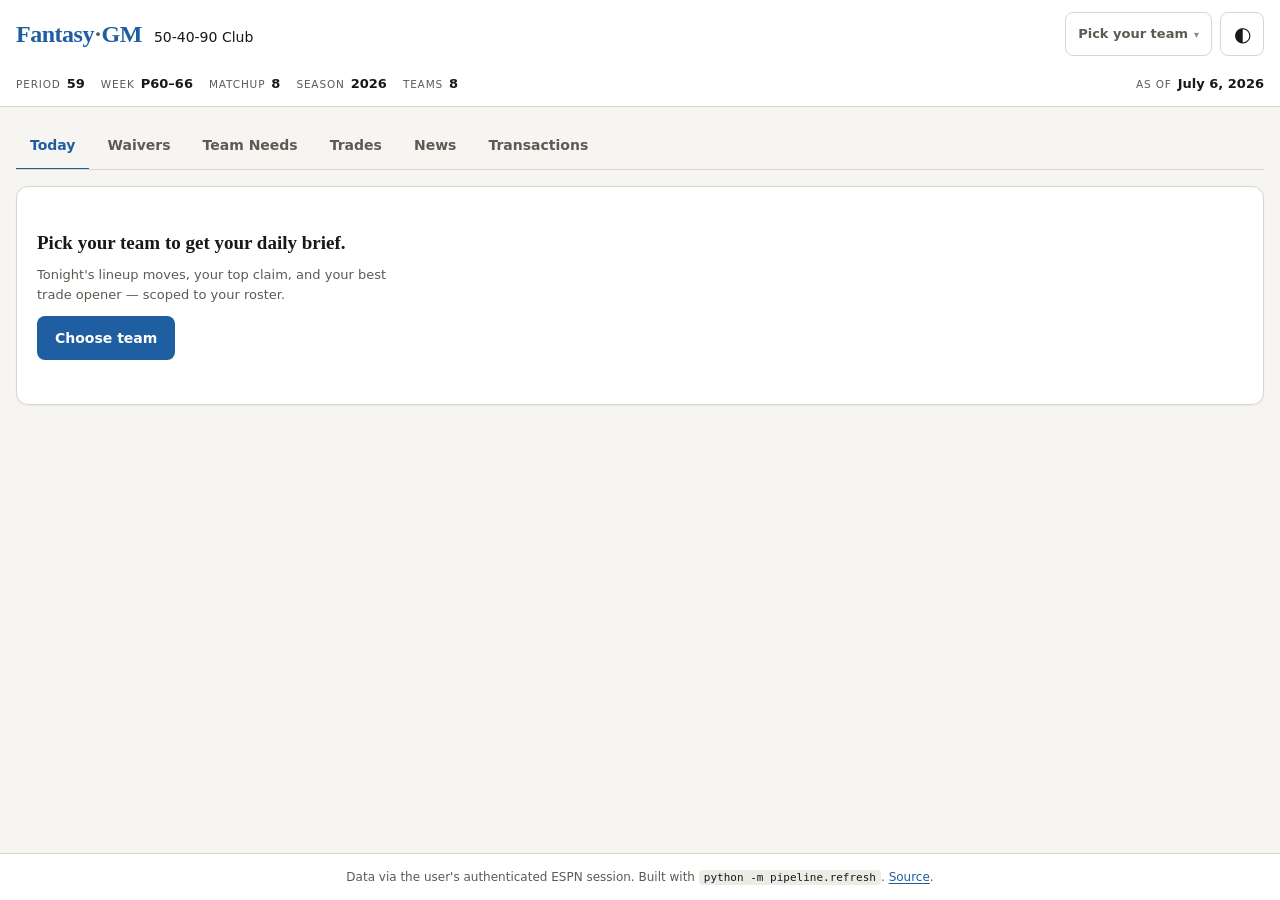
==== commit ce0ac9ff: "P1+P2: My Team, lineup panel, Today brief, mobile bottom nav Makes the page know whose GM it is, the" ====
--- a/docs/index.html
+++ b/docs/index.html
@@ -17,9 +17,15 @@
         <span class="brand-mark" aria-hidden="true">Fantasy<span>·</span>GM</span>
         <span class="brand-tag" id="league-name">Fantasy GM</span>
       </div>
-      <button class="theme-toggle" type="button" id="theme-toggle" aria-label="Toggle theme">
-        <span class="theme-icon" aria-hidden="true">◐</span>
-      </button>
+      <div class="topbar-actions">
+        <button class="myteam-chip" type="button" id="myteam-chip" aria-haspopup="dialog" aria-label="Choose your team">
+          <span class="myteam-chip-label" id="myteam-chip-label">Pick your team</span>
+          <span class="myteam-chip-caret" aria-hidden="true">▾</span>
+        </button>
+        <button class="theme-toggle" type="button" id="theme-toggle" aria-label="Toggle theme">
+          <span class="theme-icon" aria-hidden="true">◐</span>
+        </button>
+      </div>
     </div>
     <div class="meta-strip" aria-live="polite">
       <span class="meta-item"><span class="meta-label">Period</span> <span class="meta-value" id="meta-period">—</span></span>
@@ -33,15 +39,23 @@
 
   <main id="main" role="main">
     <nav class="tabs" role="tablist" aria-label="Sections">
-      <button class="tab" role="tab" id="tab-waivers"      aria-controls="section-waivers"      aria-selected="true">Waivers</button>
+      <button class="tab" role="tab" id="tab-today"        aria-controls="section-today"        aria-selected="true">Today</button>
+      <button class="tab" role="tab" id="tab-waivers"      aria-controls="section-waivers"      aria-selected="false">Waivers</button>
       <button class="tab" role="tab" id="tab-teams"        aria-controls="section-teams"        aria-selected="false">Team Needs</button>
       <button class="tab" role="tab" id="tab-trades"       aria-controls="section-trades"       aria-selected="false">Trades</button>
       <button class="tab" role="tab" id="tab-news"         aria-controls="section-news"         aria-selected="false">News</button>
       <button class="tab" role="tab" id="tab-transactions" aria-controls="section-transactions" aria-selected="false">Transactions</button>
     </nav>
 
+    <!-- ========== Today — the standing daily brief ========== -->
+    <section class="surface tab-panel" id="section-today" role="tabpanel" aria-labelledby="tab-today">
+      <div id="today-mount">
+        <p class="loading">Loading today's brief…</p>
+      </div>
+    </section>
+
     <!-- ========== Waiver Targets ========== -->
-    <section class="surface tab-panel" id="section-waivers" role="tabpanel" aria-labelledby="tab-waivers">
+    <section class="surface tab-panel" id="section-waivers" role="tabpanel" aria-labelledby="tab-waivers" hidden>
       <header class="surface-head">
         <h2 id="h-waivers">Top Waiver Targets</h2>
         <p class="surface-sub">Ranked by projected points next week (per-game projection × games next week), with this week as the tiebreaker. Open the Team Needs tab to see picks tailored to each team.</p>
@@ -114,6 +128,52 @@
   <footer role="contentinfo" class="footer">
     <p>Data via the user's authenticated ESPN session. Built with <code>python -m pipeline.refresh</code>. <a href="https://github.com/pranava0x0/FantasyGM">Source</a>.</p>
   </footer>
+
+  <!--
+    Mobile bottom tab bar (<640px only; the top tab row takes over above that).
+    Thumb-reach beats top tabs for a check-in app. Mirrors the top tabs rather
+    than duplicating content — same panels, same selectTab() path.
+  -->
+  <nav class="bottom-nav" id="bottom-nav" aria-label="Sections">
+    <button class="bottom-nav-btn" type="button" data-panel="section-today" aria-current="page" aria-label="Today">
+      <span class="bottom-nav-icon" aria-hidden="true">◎</span><span class="bottom-nav-label">Today</span>
+    </button>
+    <button class="bottom-nav-btn" type="button" data-panel="section-waivers" aria-label="Waivers">
+      <span class="bottom-nav-icon" aria-hidden="true">✛</span><span class="bottom-nav-label">Waivers</span>
+    </button>
+    <button class="bottom-nav-btn" type="button" data-panel="section-teams" aria-label="Team Needs">
+      <span class="bottom-nav-icon" aria-hidden="true">▦</span><span class="bottom-nav-label">Teams</span>
+    </button>
+    <button class="bottom-nav-btn" type="button" data-panel="section-trades" aria-label="Trades">
+      <span class="bottom-nav-icon" aria-hidden="true">⇄</span><span class="bottom-nav-label">Trades</span>
+    </button>
+    <button class="bottom-nav-btn" type="button" id="bottom-nav-more" aria-haspopup="dialog" aria-expanded="false" aria-label="More sections">
+      <span class="bottom-nav-icon" aria-hidden="true">⋯</span><span class="bottom-nav-label">More</span>
+    </button>
+  </nav>
+
+  <!-- "More" overflow sheet — the two low-frequency panels. -->
+  <div id="more-sheet" class="sheet" role="dialog" aria-modal="true" aria-label="More sections" aria-hidden="true" hidden>
+    <div class="sheet-backdrop" data-sheet-close></div>
+    <div class="sheet-panel" role="document">
+      <div class="sheet-grabber" aria-hidden="true"></div>
+      <button class="sheet-item" type="button" data-panel="section-news">News</button>
+      <button class="sheet-item" type="button" data-panel="section-transactions">Transactions</button>
+      <button class="sheet-item sheet-item--muted" type="button" data-sheet-close>Cancel</button>
+    </div>
+  </div>
+
+  <!-- Team picker — first visit, and any time you switch teams. -->
+  <div id="team-picker" class="sheet" role="dialog" aria-modal="true" aria-labelledby="team-picker-h" aria-hidden="true" hidden>
+    <div class="sheet-backdrop" data-sheet-close></div>
+    <div class="sheet-panel sheet-panel--picker" role="document">
+      <div class="sheet-grabber" aria-hidden="true"></div>
+      <h2 class="sheet-h" id="team-picker-h">Which team is yours?</h2>
+      <p class="sheet-sub">Scopes lineup checks, waiver picks, and trade openers to your roster. Stored on this device only — no account.</p>
+      <div class="team-picker-grid" id="team-picker-grid"></div>
+      <button class="sheet-item sheet-item--muted" type="button" id="team-picker-clear">Browse all teams instead</button>
+    </div>
+  </div>
 
   <!-- Lazy-mounted toast -->
   <div id="toast" class="toast" role="status" aria-live="polite"></div>
--- a/docs/assets/style.css
+++ b/docs/assets/style.css
@@ -443,6 +443,19 @@
 .games-pill.games-low   { color: var(--gap-weak); border-color: var(--gap-weak); }
 .games-pill.games-bye   { color: #fff; background: var(--text-muted); }
 
+/* Next-week start/sit recommendation pill in the Full roster table. */
+.nextwk-pill {
+  font-size: 10px;
+  padding: 1px 6px;
+  border-radius: 4px;
+  font-weight: 700;
+  letter-spacing: 0.04em;
+  text-transform: uppercase;
+  border: 1px solid transparent;
+}
+.nextwk-pill.nextwk-start { color: var(--gap-strong); border-color: var(--gap-strong); }
+.nextwk-pill.nextwk-sit   { color: var(--text-muted); border-color: var(--border); }
+
 /* ---------- Team grid ---------- */
 
 .team-grid {
@@ -564,6 +577,13 @@
 }
 .team-detail h4:first-child,
 .team-summary h4 { margin-top: 0; }
+
+.roster-table-caption {
+  margin: -4px 0 8px;
+  font-size: 11.5px;
+  color: var(--text-muted);
+  line-height: 1.4;
+}
 
 /* Auto-generated summary block — accent left-border per DESIGN.md §11. */
 .team-summary {
@@ -2042,6 +2062,328 @@
   font-style: italic;
 }
 
+/* ============================================================
+   GM Console — My Team, Lineup panel, Today, mobile nav
+   (docs/gm-console-spec.md P1 + P2)
+   ============================================================ */
+
+/* ---------- My Team chip ---------- */
+
+.topbar-actions { display: flex; align-items: center; gap: 8px; flex-shrink: 0; }
+
+.myteam-chip {
+  display: inline-flex; align-items: center; gap: 6px;
+  min-height: 44px; padding: 0 12px;
+  background: transparent; border: 1px solid var(--border); border-radius: 8px;
+  font: inherit; font-size: 13px; font-weight: 600;
+  color: var(--text-muted); cursor: pointer;
+  transition: background 120ms ease, color 120ms ease;
+}
+.myteam-chip:hover { background: var(--surface-2); color: var(--text); }
+.myteam-chip--set { color: var(--accent); border-color: var(--accent); background: var(--accent-soft); }
+.myteam-chip-label { white-space: nowrap; }
+/* Mono + a width cap suit a 3–4 char abbrev, not the "Pick your team"
+   placeholder — which the cap was clipping to "Pick your …". */
+.myteam-chip--set .myteam-chip-label {
+  font-family: var(--font-mono); letter-spacing: 0.02em;
+  max-width: 12ch; overflow: hidden; text-overflow: ellipsis;
+}
+.myteam-chip-caret { font-size: 10px; opacity: 0.7; }
+
+/* ---------- Lineup panel ---------- */
+
+.lineup-panel {
+  border: 1px solid var(--border);
+  border-left: 3px solid var(--gap-neutral);
+  border-radius: 8px;
+  background: var(--surface-2);
+  padding: 10px 12px;
+  display: grid; gap: 8px;
+}
+/* Moves waiting = the only time-sensitive thing on the page. Amber, not red:
+   an available upgrade is an opportunity, not a failure (DESIGN.md §0 voice). */
+.lineup-panel--moves { border-left-color: var(--bucket-forward); }
+.lineup-panel--set   { border-left-color: var(--gap-strong); }
+
+.lineup-panel-head {
+  display: flex; align-items: baseline; gap: 8px; flex-wrap: wrap;
+}
+.lineup-panel-icon { font-size: 13px; line-height: 1; }
+.lineup-panel--moves .lineup-panel-icon { color: var(--bucket-forward); }
+.lineup-panel--set   .lineup-panel-icon { color: var(--gap-strong); }
+.lineup-panel-title { font-size: 13px; font-weight: 700; color: var(--text); }
+/* The one number that decides whether to act — serif display, our signature
+   against ESPN's all-sans (DESIGN.md §2). */
+.lineup-panel-headline {
+  font-family: var(--font-serif);
+  font-size: 15px; font-weight: 700;
+  color: var(--bucket-forward);
+  margin-left: auto;
+}
+
+.lineup-move-list { list-style: none; margin: 0; padding: 0; display: grid; gap: 6px; }
+.lineup-move {
+  display: grid;
+  grid-template-columns: 16px 1fr auto;
+  gap: 8px; align-items: baseline;
+  padding: 6px 0;
+  border-top: 1px solid var(--border);
+}
+.lineup-move-rank {
+  font-family: var(--font-mono); font-size: 11px; color: var(--text-muted);
+}
+.lineup-move-body { display: grid; gap: 2px; min-width: 0; }
+.lineup-move-line { display: flex; align-items: baseline; gap: 5px; flex-wrap: wrap; font-size: 13px; }
+.lineup-move-line--out { font-size: 12px; color: var(--text-muted); }
+.lineup-move-verb { color: var(--text-muted); font-size: 11px; text-transform: uppercase; letter-spacing: 0.06em; }
+.lineup-move-name { font-weight: 600; }
+.lineup-move-meta, .lineup-move-reason { color: var(--text-muted); font-size: 11.5px; }
+.lineup-move-gain {
+  font-family: var(--font-mono); font-variant-numeric: tabular-nums;
+  font-size: 13px; font-weight: 700; color: var(--gap-strong);
+}
+
+.lineup-panel-foot {
+  display: flex; align-items: center; gap: 10px; flex-wrap: wrap;
+  border-top: 1px solid var(--border); padding-top: 8px;
+}
+.lineup-apply-btn {
+  display: inline-flex; align-items: center;
+  min-height: 36px; padding: 0 12px;
+  background: var(--accent); color: #fff;
+  border-radius: 8px; text-decoration: none;
+  font-size: 12.5px; font-weight: 700;
+}
+.lineup-apply-btn:hover { filter: none; opacity: 0.9; }
+.lineup-panel-note { font-size: 11px; color: var(--text-muted); margin-left: auto; }
+
+.lineup-panel--compact { padding: 8px 10px; }
+.lineup-panel--compact .lineup-panel-headline { font-size: 14px; }
+
+/* ---------- Today ---------- */
+
+.today-head { display: flex; align-items: baseline; gap: 10px; flex-wrap: wrap; margin-bottom: 4px; }
+.today-h { font-family: var(--font-serif); font-size: 22px; font-weight: 700; margin: 0; }
+.today-sub { font-size: 13px; color: var(--text-muted); font-variant-numeric: tabular-nums; }
+
+.today-grid { display: grid; gap: 12px; }
+
+.today-block {
+  border: 1px solid var(--border); border-radius: 8px;
+  background: var(--surface); padding: 10px 12px;
+  display: grid; gap: 8px;
+}
+.today-block-head { display: flex; align-items: center; justify-content: space-between; gap: 8px; }
+.today-block-label {
+  margin: 0; font-size: 10.5px; font-weight: 700;
+  text-transform: uppercase; letter-spacing: 0.08em;
+  color: var(--text-muted);
+}
+.today-block-link {
+  background: transparent; border: 0; padding: 4px 6px; margin: -4px -6px;
+  font: inherit; font-size: 12px; font-weight: 600;
+  color: var(--accent); cursor: pointer; border-radius: 6px;
+}
+.today-block-link:hover { background: var(--accent-soft); }
+
+/* A Today block wrapping the lineup panel already has a card border. */
+.today-block .lineup-panel { border: 0; border-left: 3px solid var(--gap-neutral); border-radius: 0; background: transparent; padding: 0 0 0 10px; }
+.today-block .lineup-panel--moves { border-left-color: var(--bucket-forward); }
+.today-block .lineup-panel--set   { border-left-color: var(--gap-strong); }
+
+.today-matchup { display: grid; gap: 4px; }
+.today-matchup-score { display: flex; align-items: baseline; gap: 8px; }
+.today-matchup-abbr { font-family: var(--font-mono); font-size: 12px; color: var(--text-muted); }
+.today-matchup-pts {
+  font-family: var(--font-serif); font-variant-numeric: tabular-nums;
+  font-size: 22px; font-weight: 700; color: var(--text-muted);
+}
+.today-matchup-pts.is-lead { color: var(--text); }
+.today-matchup-sep { color: var(--text-muted); }
+.today-matchup-sub { display: flex; gap: 10px; font-size: 12px; }
+.today-matchup-lead { font-weight: 600; }
+.today-matchup-odds { color: var(--text-muted); }
+
+.today-claim { display: grid; gap: 6px; }
+.today-claim-name { display: flex; align-items: center; gap: 6px; flex-wrap: wrap; }
+.today-claim-name-text { font-weight: 700; font-size: 15px; }
+.today-claim-stat { display: flex; align-items: baseline; gap: 6px; }
+.today-hero-num {
+  font-family: var(--font-serif); font-variant-numeric: tabular-nums;
+  font-size: 26px; font-weight: 700; color: var(--text);
+}
+.today-hero-unit { font-size: 11.5px; color: var(--text-muted); }
+/* AI is an ingredient, not a persona (spec §7.1): the take is subordinate to
+   the number above it and always carries its credit badge. */
+.today-claim-take {
+  margin: 0; font-size: 12px; color: var(--text-muted); line-height: 1.45;
+  display: flex; gap: 6px; align-items: baseline;
+}
+
+.injury-pill {
+  font-size: 9.5px; font-weight: 700; letter-spacing: 0.05em;
+  border: 1px solid currentColor; border-radius: 999px;
+  padding: 1px 5px; white-space: nowrap;
+}
+
+.today-trade { display: grid; gap: 4px; }
+.today-trade-line { display: flex; align-items: center; gap: 6px; flex-wrap: wrap; font-size: 13px; }
+.today-trade-name { font-weight: 600; }
+.today-trade-meta { display: flex; gap: 10px; font-size: 11.5px; color: var(--text-muted); }
+
+.today-note {
+  display: flex; gap: 8px; align-items: baseline;
+  border-left: 3px solid var(--accent); background: var(--accent-soft);
+  border-radius: 0 8px 8px 0; padding: 8px 12px;
+  font-size: 12.5px; color: var(--text); line-height: 1.5;
+}
+.today-note-badge {
+  font-size: 9px; font-weight: 700; letter-spacing: 0.08em;
+  color: var(--accent); flex-shrink: 0;
+}
+
+.today-empty { display: grid; gap: 8px; justify-items: start; padding: 24px 4px; }
+.today-empty-h { margin: 0; font-family: var(--font-serif); font-size: 19px; font-weight: 700; }
+.today-empty-sub { margin: 0; font-size: 13px; color: var(--text-muted); max-width: 46ch; }
+.today-empty-btn {
+  min-height: 44px; padding: 0 18px; margin-top: 4px;
+  background: var(--accent); color: #fff; border: 0; border-radius: 8px;
+  font: inherit; font-size: 14px; font-weight: 700; cursor: pointer;
+}
+
+.team-mine-pill {
+  font-size: 9.5px; font-weight: 700; letter-spacing: 0.06em; text-transform: uppercase;
+  color: var(--accent); background: var(--accent-soft);
+  border-radius: 999px; padding: 2px 7px;
+  /* Pills never wrap or fall across columns (DESIGN.md §12.7) — without
+     this "YOUR TEAM" breaks onto two lines inside the flex head. */
+  white-space: nowrap; flex-shrink: 0;
+}
+.team-card--mine { border-color: var(--accent); }
+
+/* Cards size to their own content. A team with pending lineup moves is much
+   taller than one that's set, and stretch (the grid default) would pad every
+   other card in the row to match it. */
+.team-grid { align-items: start; }
+
+/* ---------- Sheets (team picker, More) ---------- */
+
+.sheet { position: fixed; inset: 0; z-index: 60; display: flex; align-items: center; justify-content: center; }
+.sheet[hidden] { display: none; }
+.sheet-backdrop { position: absolute; inset: 0; background: rgba(0, 0, 0, 0.45); }
+.sheet-panel {
+  position: relative;
+  background: var(--surface); border: 1px solid var(--border);
+  border-radius: 12px; box-shadow: 0 4px 18px rgba(0, 0, 0, 0.18);
+  padding: 16px; width: min(440px, calc(100vw - 32px));
+  max-height: min(80vh, 640px); overflow-y: auto;
+  display: grid; gap: 8px;
+}
+.sheet-grabber { display: none; }
+.sheet-h { margin: 0; font-family: var(--font-serif); font-size: 19px; font-weight: 700; }
+.sheet-sub { margin: 0 0 4px; font-size: 12.5px; color: var(--text-muted); line-height: 1.45; }
+.sheet-item {
+  min-height: 48px; padding: 0 14px;
+  background: transparent; border: 1px solid var(--border); border-radius: 8px;
+  font: inherit; font-size: 14px; font-weight: 600; color: var(--text);
+  cursor: pointer; text-align: left;
+}
+.sheet-item:hover { background: var(--surface-2); }
+.sheet-item--muted { color: var(--text-muted); font-weight: 500; border-style: dashed; }
+
+.team-picker-grid { display: grid; grid-template-columns: repeat(2, 1fr); gap: 8px; }
+.team-picker-btn {
+  display: grid; gap: 2px; justify-items: start;
+  min-height: 56px; padding: 8px 10px;
+  background: var(--surface-2); border: 1px solid var(--border); border-radius: 8px;
+  cursor: pointer; text-align: left; font: inherit;
+}
+.team-picker-btn:hover { border-color: var(--accent); }
+.team-picker-btn.is-current { border-color: var(--accent); background: var(--accent-soft); }
+.team-picker-abbr { font-family: var(--font-mono); font-size: 13px; font-weight: 700; color: var(--accent); }
+.team-picker-name {
+  font-size: 11.5px; color: var(--text-muted);
+  overflow: hidden; text-overflow: ellipsis; white-space: nowrap; max-width: 100%;
+}
+
+/* ---------- Mobile bottom nav ---------- */
+
+/* Hidden by default; the top tab row owns navigation at >=640px. Pairing the
+   display override with the [hidden] guard is the DESIGN.md §12.1 trap —
+   here the global `[hidden] { display: none !important }` covers it, and the
+   .sheet[hidden] rule above is belt-and-braces for the same reason. */
+.bottom-nav { display: none; }
+
+@media (max-width: 639px) {
+  .bottom-nav {
+    display: flex;
+    position: fixed; left: 0; right: 0; bottom: 0; z-index: 50;
+    background: var(--surface);
+    border-top: 1px solid var(--border);
+    padding-bottom: env(safe-area-inset-bottom);
+  }
+  .bottom-nav-btn {
+    flex: 1; min-height: 52px;
+    display: flex; flex-direction: column; align-items: center; justify-content: center; gap: 2px;
+    background: transparent; border: 0; padding: 6px 2px;
+    font: inherit; color: var(--text-muted); cursor: pointer;
+  }
+  .bottom-nav-btn[aria-current="page"] { color: var(--accent); }
+  .bottom-nav-icon { font-size: 15px; line-height: 1; }
+  .bottom-nav-label { font-size: 10px; font-weight: 600; letter-spacing: 0.01em; }
+
+  /* The top tab row is retired on mobile — thumb reach beats a top strip for
+     a check-in app (spec §7.3). */
+  .tabs { display: none; }
+
+  /* Season and team count are fixed facts, not daily decisions. On mobile
+     they wrapped the meta strip to a second row and pushed tonight's lineup
+     moves toward the fold — the one thing Today exists to show without a
+     scroll. Period / week / matchup / as-of stay. */
+  .meta-strip { gap: 12px; padding-bottom: 8px; }
+  .meta-strip .meta-item:nth-child(4),
+  .meta-strip .meta-item:nth-child(5) { display: none; }
+  .meta-captured { margin-left: 0; }
+
+  /* Clear the fixed bar so the last card isn't trapped under it. */
+  main { padding-bottom: calc(64px + env(safe-area-inset-bottom)); }
+
+  /* Detail panels become bottom sheets at this band (DESIGN.md §7). */
+  .sheet { align-items: flex-end; }
+  .sheet-panel {
+    width: 100vw; max-width: none;
+    border-radius: 14px 14px 0 0;
+    border-left: 0; border-right: 0; border-bottom: 0;
+    padding-bottom: calc(16px + env(safe-area-inset-bottom));
+    max-height: 85vh;
+    animation: sheet-up 200ms ease;
+  }
+  .sheet-grabber {
+    display: block; width: 36px; height: 4px; border-radius: 999px;
+    background: var(--border); margin: 0 auto 6px;
+  }
+  .player-modal-panel {
+    border-radius: 14px 14px 0 0;
+    max-height: 88vh;
+    animation: sheet-up 200ms ease;
+  }
+  .player-modal { align-items: flex-end; }
+}
+
+@keyframes sheet-up {
+  from { transform: translateY(12px); }
+  to   { transform: translateY(0); }
+}
+
+@media (min-width: 640px) {
+  .today-grid { grid-template-columns: repeat(2, 1fr); }
+}
+@media (min-width: 1024px) {
+  .today-grid { grid-template-columns: repeat(3, 1fr); }
+  /* The lineup block is the reason to open the page — give it the width. */
+  .today-grid .today-block:first-child { grid-column: span 2; }
+}
+
 /* ---------- Reduced motion ---------- */
 
 @media (prefers-reduced-motion: reduce) {
@@ -2049,4 +2391,6 @@
     transition-duration: 0ms !important;
     animation-duration: 0ms !important;
   }
-}
+  /* Kill the sheet slide entirely rather than merely shortening it. */
+  .sheet-panel, .player-modal-panel { animation: none !important; }
+}
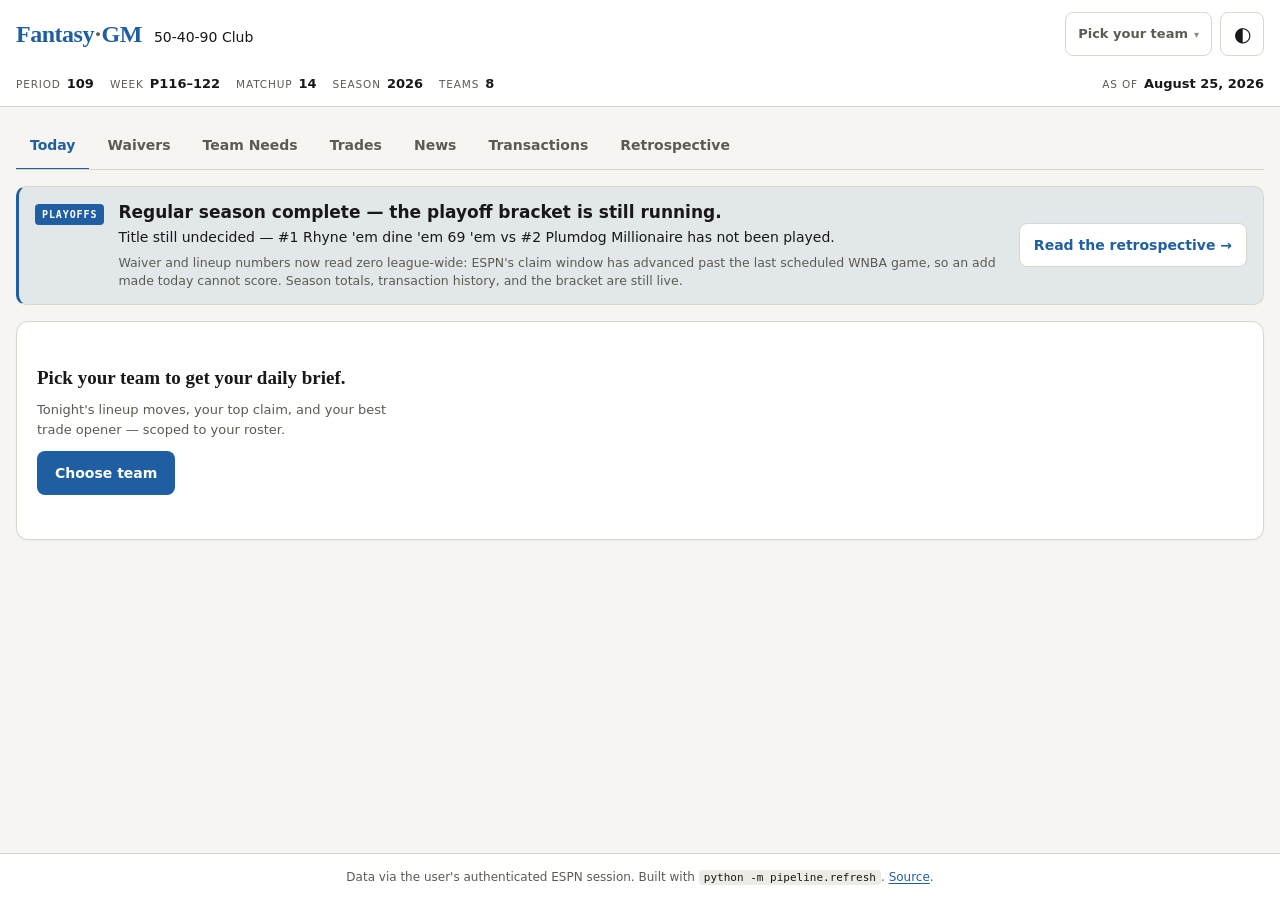
==== commit cbca28e2: "feat: season-end close — final refresh, bracket derivation, retrospective tab Last run of the 2026 s" ====
--- a/docs/index.html
+++ b/docs/index.html
@@ -45,7 +45,16 @@
       <button class="tab" role="tab" id="tab-trades"       aria-controls="section-trades"       aria-selected="false">Trades</button>
       <button class="tab" role="tab" id="tab-news"         aria-controls="section-news"         aria-selected="false">News</button>
       <button class="tab" role="tab" id="tab-transactions" aria-controls="section-transactions" aria-selected="false">Transactions</button>
+      <button class="tab" role="tab" id="tab-retro"         aria-controls="section-retro"        aria-selected="false">Retrospective</button>
     </nav>
+
+    <!--
+      Season banner. Lives outside the panels so the season's outcome is
+      visible on every tab — it is also the explanation for the zeroed
+      weekly projections on Waivers and Team Needs. Rendered from
+      state.season_result; stays hidden while the regular season runs.
+    -->
+    <div id="season-banner-mount" hidden></div>
 
     <!-- ========== Today — the standing daily brief ========== -->
     <section class="surface tab-panel" id="section-today" role="tabpanel" aria-labelledby="tab-today">
@@ -58,7 +67,7 @@
     <section class="surface tab-panel" id="section-waivers" role="tabpanel" aria-labelledby="tab-waivers" hidden>
       <header class="surface-head">
         <h2 id="h-waivers">Top Waiver Targets</h2>
-        <p class="surface-sub">Ranked by projected points next week (per-game projection × games next week), with this week as the tiebreaker. Open the Team Needs tab to see picks tailored to each team.</p>
+        <p class="surface-sub" id="waivers-sub">Ranked by projected points next week (per-game projection × games next week), with this week as the tiebreaker. Open the Team Needs tab to see picks tailored to each team.</p>
       </header>
       <ol class="waiver-list" id="waiver-list">
         <li class="loading">Loading targets…</li>
@@ -123,6 +132,18 @@
         <li class="loading">Loading…</li>
       </ul>
     </section>
+
+    <!-- ========== Retrospective ========== -->
+    <!--
+      Project retrospective. Content lives in docs/data/retrospective.json and
+      is fetched lazily the first time this tab opens — it is prose, not league
+      data, and state.json is already the page's heaviest request.
+    -->
+    <section class="surface tab-panel" id="section-retro" role="tabpanel" aria-labelledby="tab-retro" hidden>
+      <div id="retro-mount">
+        <p class="loading">Loading retrospective…</p>
+      </div>
+    </section>
   </main>
 
   <footer role="contentinfo" class="footer">
@@ -159,6 +180,7 @@
       <div class="sheet-grabber" aria-hidden="true"></div>
       <button class="sheet-item" type="button" data-panel="section-news">News</button>
       <button class="sheet-item" type="button" data-panel="section-transactions">Transactions</button>
+      <button class="sheet-item" type="button" data-panel="section-retro">Retrospective</button>
       <button class="sheet-item sheet-item--muted" type="button" data-sheet-close>Cancel</button>
     </div>
   </div>
--- a/docs/assets/style.css
+++ b/docs/assets/style.css
@@ -2265,6 +2265,99 @@
    taller than one that's set, and stretch (the grid default) would pad every
    other card in the row to match it. */
 .team-grid { align-items: start; }
+
+/* ---------- Waivers 2.0 (spec §3) ---------- */
+
+/* Intent tags. Amber = the schedule is doing the work and it expires;
+   green = she holds. Deliberately quieter than the net-gain number — the
+   tag is context, the number is the decision. */
+.intent-pill {
+  font-size: 10px; font-weight: 700; letter-spacing: 0.04em;
+  border: 1px solid currentColor; border-radius: 999px; padding: 1px 6px;
+}
+.intent-streamer { color: var(--bucket-forward); }
+.intent-anchor   { color: var(--gap-strong); }
+
+.tonight-pill {
+  font-size: 10px; font-weight: 700; letter-spacing: 0.04em;
+  color: var(--accent); background: var(--accent-soft);
+  border-radius: 999px; padding: 1px 6px; white-space: nowrap;
+}
+
+/* The decision number. Serif display, matching the lineup panel's headline —
+   our signature against ESPN's all-sans (DESIGN.md §2). */
+.waiver-net {
+  display: grid; justify-items: end; align-content: center; gap: 1px;
+  min-width: 92px;
+}
+.waiver-net-num {
+  font-family: var(--font-serif); font-variant-numeric: tabular-nums;
+  font-size: 20px; font-weight: 700; line-height: 1.1;
+}
+.waiver-net-num.is-pos  { color: var(--gap-strong); }
+/* A zero gain is information, not an error — muted, never alarming. */
+.waiver-net-num.is-zero { color: var(--text-muted); font-size: 16px; }
+.waiver-net-label {
+  font-size: 9.5px; text-transform: uppercase; letter-spacing: 0.06em;
+  color: var(--text-muted); white-space: nowrap;
+}
+.waiver-net-sub { font-size: 10.5px; color: var(--text-muted); }
+
+/* Claim sheet line: drop + bid, spanning the card. */
+.waiver-claim {
+  grid-column: 1 / -1;
+  display: flex; align-items: center; gap: 6px; flex-wrap: wrap;
+  border-top: 1px dashed var(--border);
+  margin-top: 6px; padding-top: 6px;
+  font-size: 12px;
+}
+.waiver-claim-verb {
+  font-size: 9.5px; font-weight: 700; letter-spacing: 0.06em;
+  text-transform: uppercase; color: var(--gap-weak);
+}
+.waiver-claim-name { font-weight: 600; }
+.waiver-claim-cost { color: var(--text-muted); font-size: 11.5px; }
+
+.core-pill {
+  font-size: 9.5px; font-weight: 700; letter-spacing: 0.04em;
+  color: var(--gap-weak); border: 1px solid currentColor;
+  border-radius: 999px; padding: 1px 6px; white-space: nowrap;
+}
+
+.waiver-bid {
+  margin-left: auto;
+  display: inline-flex; align-items: baseline; gap: 6px;
+  cursor: help;
+}
+.waiver-bid-amt {
+  font-family: var(--font-mono); font-variant-numeric: tabular-nums;
+  font-size: 13px; font-weight: 700; color: var(--text);
+}
+/* Provenance rides next to the band, always. n= is what separates "this
+   league's revealed prices" from an invented market rate. */
+.waiver-bid-ctx { font-size: 10px; color: var(--text-muted); white-space: nowrap; }
+
+.waiver-fit {
+  grid-column: 1 / -1;
+  display: flex; align-items: baseline; gap: 6px; flex-wrap: wrap;
+  font-size: 11.5px; margin-top: 4px;
+}
+.waiver-fit-label {
+  font-size: 9.5px; font-weight: 700; letter-spacing: 0.06em;
+  text-transform: uppercase; color: var(--text-muted);
+}
+.waiver-fit-team {
+  font-family: var(--font-mono); font-size: 11px;
+  color: var(--gap-strong); background: var(--surface-2);
+  border-radius: 4px; padding: 1px 5px;
+}
+
+@media (max-width: 480px) {
+  /* The net-gain block sits in the schedule's grid area on mobile, so it
+     inherits the card's existing reflow instead of squeezing the name. */
+  .waiver-net { justify-items: start; min-width: 0; }
+  .waiver-bid { margin-left: 0; }
+}
 
 /* ---------- Sheets (team picker, More) ---------- */
 
@@ -2384,6 +2477,354 @@
   .today-grid .today-block:first-child { grid-column: span 2; }
 }
 
+/* ---------- Season banner ----------
+   Sits between the tab strip and the active panel, so the season's outcome
+   reads on every tab. `hidden` on the mount is honoured by the global
+   [hidden] rule near the top of this file — do not give the mount its own
+   `display`, or the attribute becomes a no-op (see DESIGN.md, the [hidden]
+   trap). */
+
+.season-banner {
+  display: grid;
+  gap: 10px;
+  padding: 14px 16px;
+  border: 1px solid var(--border);
+  border-left: 3px solid var(--accent);
+  border-radius: 10px;
+  background: var(--accent-soft);
+}
+.season-banner.is-final { border-left-color: var(--bucket-center); }
+
+.season-banner-badge {
+  justify-self: start;
+  font-family: var(--font-mono);
+  font-size: 10px;
+  font-weight: 700;
+  letter-spacing: 0.09em;
+  padding: 3px 7px;
+  border-radius: 4px;
+  background: var(--accent);
+  color: var(--surface);
+}
+.season-banner.is-final .season-banner-badge { background: var(--bucket-center); color: #fff; }
+
+.season-banner-body { display: grid; gap: 4px; }
+.season-banner-h {
+  margin: 0;
+  font-size: 17px;
+  font-weight: 700;
+  line-height: 1.3;
+}
+.season-banner-sub { margin: 0; font-size: 14px; color: var(--text); }
+.season-banner-note {
+  margin: 2px 0 0;
+  font-size: 12.5px;
+  line-height: 1.45;
+  color: var(--text-muted);
+}
+
+.season-banner-link {
+  justify-self: start;
+  min-height: 44px;
+  padding: 0 14px;
+  border: 1px solid var(--border);
+  border-radius: 8px;
+  background: var(--surface);
+  color: var(--accent);
+  font: inherit;
+  font-size: 14px;
+  font-weight: 600;
+  cursor: pointer;
+}
+.season-banner-link:hover { border-color: var(--accent); }
+
+@media (min-width: 720px) {
+  .season-banner {
+    grid-template-columns: auto 1fr auto;
+    align-items: start;
+    gap: 14px;
+  }
+  .season-banner-badge { margin-top: 3px; }
+  .season-banner-link { align-self: center; }
+}
+
+/* ---------- Retrospective ---------- */
+
+.retro-head { margin-bottom: 18px; }
+.retro-h {
+  margin: 0 0 6px;
+  font-family: var(--font-serif);
+  font-size: 26px;
+  line-height: 1.2;
+}
+.retro-lede {
+  margin: 0;
+  max-width: 62ch;
+  color: var(--text-muted);
+  font-size: 15px;
+}
+
+.retro-stats {
+  display: grid;
+  grid-template-columns: repeat(auto-fit, minmax(140px, 1fr));
+  gap: 1px;
+  background: var(--border);
+  border: 1px solid var(--border);
+  border-radius: 10px;
+  overflow: hidden;
+  margin-bottom: 22px;
+}
+.retro-stat {
+  display: grid;
+  gap: 2px;
+  align-content: start;
+  padding: 12px 14px;
+  background: var(--surface);
+}
+.retro-stat-value {
+  font-size: 22px;
+  font-weight: 700;
+  line-height: 1.1;
+}
+.retro-stat-label {
+  font-size: 11px;
+  font-weight: 700;
+  letter-spacing: 0.06em;
+  text-transform: uppercase;
+  color: var(--text-muted);
+}
+.retro-stat-note { font-size: 12px; color: var(--text-muted); line-height: 1.35; }
+
+.retro-layout { display: grid; gap: 18px; }
+/* Grid items default to min-width:auto, so the 560px-min-width bug table
+   inside .retro-pane would widen the whole page instead of scrolling inside
+   its own wrapper. Verified at 375px: without this the document scroll width
+   goes to 612px. */
+.retro-pane { min-width: 0; }
+.retro-chapter { min-width: 0; }
+
+/* Mobile: the chapter rail is a scrolling chip row above the content. */
+.retro-rail {
+  display: flex;
+  gap: 6px;
+  overflow-x: auto;
+  scrollbar-width: none;
+  -webkit-overflow-scrolling: touch;
+  padding-bottom: 2px;
+}
+.retro-rail::-webkit-scrollbar { display: none; }
+
+.retro-rail-btn {
+  display: flex;
+  align-items: baseline;
+  gap: 6px;
+  flex: 0 0 auto;
+  min-height: 44px;
+  padding: 0 12px;
+  border: 1px solid var(--border);
+  border-radius: 999px;
+  background: var(--surface);
+  color: var(--text-muted);
+  font: inherit;
+  font-size: 13px;
+  font-weight: 600;
+  white-space: nowrap;
+  cursor: pointer;
+  text-align: left;
+}
+.retro-rail-btn[aria-selected="true"] {
+  background: var(--accent);
+  border-color: var(--accent);
+  color: var(--surface);
+}
+.retro-rail-kicker {
+  font-family: var(--font-mono);
+  font-size: 10px;
+  opacity: 0.72;
+}
+
+.retro-chapter-kicker {
+  display: block;
+  font-family: var(--font-mono);
+  font-size: 11px;
+  letter-spacing: 0.1em;
+  color: var(--text-muted);
+}
+.retro-chapter-h {
+  margin: 4px 0 8px;
+  font-family: var(--font-serif);
+  font-size: 23px;
+  line-height: 1.2;
+}
+.retro-chapter-lede {
+  margin: 0 0 18px;
+  max-width: 64ch;
+  font-size: 16px;
+  line-height: 1.55;
+  color: var(--text);
+  border-left: 2px solid var(--border);
+  padding-left: 12px;
+}
+.retro-prose {
+  margin: 0 0 14px;
+  max-width: 68ch;
+  font-size: 15px;
+  line-height: 1.65;
+}
+
+.retro-listwrap { margin: 0 0 18px; max-width: 68ch; }
+.retro-list-h {
+  margin: 0 0 8px;
+  font-size: 12px;
+  font-weight: 700;
+  letter-spacing: 0.06em;
+  text-transform: uppercase;
+  color: var(--text-muted);
+}
+.retro-list { margin: 0; padding-left: 20px; display: grid; gap: 7px; }
+.retro-list li { font-size: 14.5px; line-height: 1.55; }
+
+.retro-callout {
+  margin: 0 0 14px;
+  max-width: 70ch;
+  padding: 13px 15px;
+  border: 1px solid var(--border);
+  border-left: 3px solid var(--gap-neutral);
+  border-radius: 8px;
+  background: var(--surface-2);
+}
+.retro-callout--good { border-left-color: var(--gap-strong); }
+.retro-callout--bad  { border-left-color: var(--gap-weak); }
+.retro-callout--note { border-left-color: var(--accent); }
+.retro-callout-h {
+  margin: 0 0 6px;
+  font-size: 14.5px;
+  font-weight: 700;
+  line-height: 1.35;
+}
+.retro-callout-body { margin: 0; font-size: 14px; line-height: 1.6; color: var(--text); }
+
+.retro-timeline { margin: 0 0 18px; padding: 0; list-style: none; display: grid; gap: 2px; }
+.retro-tl-item {
+  display: grid;
+  gap: 2px;
+  padding: 12px 0 14px 14px;
+  border-left: 2px solid var(--border);
+}
+.retro-tl-item:last-child { border-left-color: transparent; }
+.retro-tl-date {
+  font-family: var(--font-mono);
+  font-size: 11.5px;
+  color: var(--accent);
+  font-weight: 600;
+}
+.retro-tl-h { margin: 2px 0 4px; font-size: 15px; line-height: 1.3; }
+.retro-tl-text { margin: 0; max-width: 66ch; font-size: 14px; line-height: 1.6; color: var(--text-muted); }
+
+/* Wide tables scroll in their own box — the page body must never scroll
+   sideways at 375px. */
+.retro-tablewrap {
+  margin: 0 0 18px;
+  overflow-x: auto;
+  -webkit-overflow-scrolling: touch;
+  border: 1px solid var(--border);
+  border-radius: 8px;
+}
+.retro-table {
+  border-collapse: collapse;
+  width: 100%;
+  min-width: 560px;
+  font-size: 13.5px;
+}
+.retro-table th, .retro-table td {
+  text-align: left;
+  vertical-align: top;
+  padding: 10px 12px;
+  border-bottom: 1px solid var(--border);
+  line-height: 1.55;
+}
+.retro-table thead th {
+  position: sticky;
+  top: 0;
+  background: var(--surface-2);
+  font-size: 11px;
+  letter-spacing: 0.06em;
+  text-transform: uppercase;
+  color: var(--text-muted);
+  white-space: nowrap;
+}
+.retro-table tbody th {
+  font-weight: 700;
+  color: var(--text);
+  width: 20%;
+  min-width: 150px;
+}
+.retro-table tbody tr:last-child th,
+.retro-table tbody tr:last-child td { border-bottom: 0; }
+
+.retro-pager {
+  display: flex;
+  flex-wrap: wrap;
+  gap: 8px;
+  justify-content: space-between;
+  margin-top: 22px;
+  padding-top: 14px;
+  border-top: 1px solid var(--border);
+}
+.retro-pager-btn {
+  min-height: 44px;
+  padding: 0 12px;
+  border: 1px solid var(--border);
+  border-radius: 8px;
+  background: var(--surface);
+  color: var(--accent);
+  font: inherit;
+  font-size: 13.5px;
+  font-weight: 600;
+  cursor: pointer;
+  max-width: 100%;
+  overflow: hidden;
+  text-overflow: ellipsis;
+  white-space: nowrap;
+}
+.retro-pager-btn:hover { border-color: var(--accent); }
+.retro-pager-btn--next { margin-left: auto; }
+
+.retro-foot {
+  margin: 26px 0 0;
+  padding-top: 12px;
+  border-top: 1px solid var(--border);
+  font-size: 12.5px;
+  color: var(--text-muted);
+}
+
+/* Desktop: rail becomes a sticky vertical table of contents. */
+@media (min-width: 900px) {
+  .retro-layout { grid-template-columns: 210px 1fr; gap: 32px; align-items: start; }
+  .retro-rail {
+    flex-direction: column;
+    overflow: visible;
+    position: sticky;
+    top: 16px;
+    gap: 2px;
+  }
+  .retro-rail-btn {
+    width: 100%;
+    border-radius: 8px;
+    border-color: transparent;
+    background: transparent;
+    white-space: normal;
+    padding: 8px 10px;
+    align-items: baseline;
+  }
+  .retro-rail-btn:hover { background: var(--surface-2); }
+  .retro-rail-btn[aria-selected="true"] {
+    background: var(--accent-soft);
+    border-color: transparent;
+    color: var(--accent);
+  }
+}
+
 /* ---------- Reduced motion ---------- */
 
 @media (prefers-reduced-motion: reduce) {
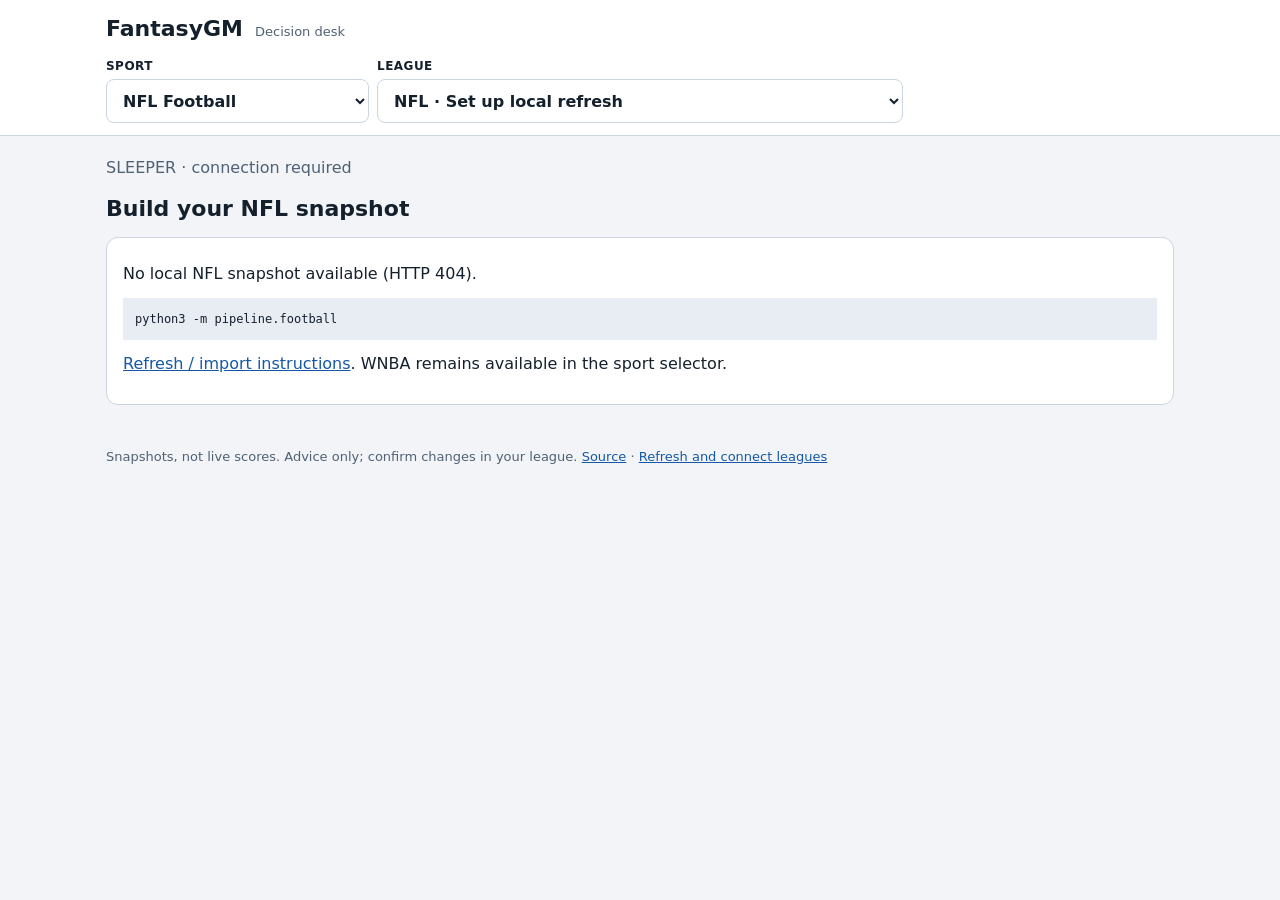
==== commit ebfa0244: "feat: add multi-league NFL dashboard alongside WNBA" ====
--- a/docs/index.html
+++ b/docs/index.html
@@ -1,251 +1,5 @@
 <!doctype html>
-<html lang="en" data-theme="light">
-<head>
-  <meta charset="utf-8" />
-  <meta name="viewport" content="width=device-width, initial-scale=1" />
-  <title>Fantasy GM</title>
-  <meta name="description" content="AI-powered GM for an ESPN fantasy WNBA league. Waiver targets, team needs, transaction history." />
-  <link rel="preload" href="./data/state.json" as="fetch" type="application/json" crossorigin />
-  <link rel="stylesheet" href="./assets/style.css" />
-</head>
-<body>
-  <a class="skip-link" href="#main">Skip to content</a>
-
-  <header role="banner" class="topbar">
-    <div class="topbar-inner">
-      <div class="brand">
-        <span class="brand-mark" aria-hidden="true">Fantasy<span>·</span>GM</span>
-        <span class="brand-tag" id="league-name">Fantasy GM</span>
-      </div>
-      <div class="topbar-actions">
-        <button class="myteam-chip" type="button" id="myteam-chip" aria-haspopup="dialog" aria-label="Choose your team">
-          <span class="myteam-chip-label" id="myteam-chip-label">Pick your team</span>
-          <span class="myteam-chip-caret" aria-hidden="true">▾</span>
-        </button>
-        <button class="theme-toggle" type="button" id="theme-toggle" aria-label="Toggle theme">
-          <span class="theme-icon" aria-hidden="true">◐</span>
-        </button>
-      </div>
-    </div>
-    <div class="meta-strip" aria-live="polite">
-      <span class="meta-item"><span class="meta-label">Period</span> <span class="meta-value" id="meta-period">—</span></span>
-      <span class="meta-item"><span class="meta-label">Week</span> <span class="meta-value" id="meta-week">—</span></span>
-      <span class="meta-item"><span class="meta-label">Matchup</span> <span class="meta-value" id="meta-matchup">—</span></span>
-      <span class="meta-item"><span class="meta-label">Season</span> <span class="meta-value" id="meta-season">—</span></span>
-      <span class="meta-item"><span class="meta-label">Teams</span> <span class="meta-value" id="meta-teams">—</span></span>
-      <span class="meta-item meta-captured"><span class="meta-label">As of</span> <span class="meta-value" id="meta-captured">—</span></span>
-    </div>
-  </header>
-
-  <main id="main" role="main">
-    <nav class="tabs" role="tablist" aria-label="Sections">
-      <button class="tab" role="tab" id="tab-today"        aria-controls="section-today"        aria-selected="true">Today</button>
-      <button class="tab" role="tab" id="tab-waivers"      aria-controls="section-waivers"      aria-selected="false">Waivers</button>
-      <button class="tab" role="tab" id="tab-teams"        aria-controls="section-teams"        aria-selected="false">Team Needs</button>
-      <button class="tab" role="tab" id="tab-trades"       aria-controls="section-trades"       aria-selected="false">Trades</button>
-      <button class="tab" role="tab" id="tab-news"         aria-controls="section-news"         aria-selected="false">News</button>
-      <button class="tab" role="tab" id="tab-transactions" aria-controls="section-transactions" aria-selected="false">Transactions</button>
-      <button class="tab" role="tab" id="tab-retro"         aria-controls="section-retro"        aria-selected="false">Retrospective</button>
-    </nav>
-
-    <!--
-      Season banner. Lives outside the panels so the season's outcome is
-      visible on every tab — it is also the explanation for the zeroed
-      weekly projections on Waivers and Team Needs. Rendered from
-      state.season_result; stays hidden while the regular season runs.
-    -->
-    <div id="season-banner-mount" hidden></div>
-
-    <!-- ========== Today — the standing daily brief ========== -->
-    <section class="surface tab-panel" id="section-today" role="tabpanel" aria-labelledby="tab-today">
-      <div id="today-mount">
-        <p class="loading">Loading today's brief…</p>
-      </div>
-    </section>
-
-    <!-- ========== Waiver Targets ========== -->
-    <section class="surface tab-panel" id="section-waivers" role="tabpanel" aria-labelledby="tab-waivers" hidden>
-      <header class="surface-head">
-        <h2 id="h-waivers">Top Waiver Targets</h2>
-        <p class="surface-sub" id="waivers-sub">Ranked by projected points next week (per-game projection × games next week), with this week as the tiebreaker. Open the Team Needs tab to see picks tailored to each team.</p>
-      </header>
-      <ol class="waiver-list" id="waiver-list">
-        <li class="loading">Loading targets…</li>
-      </ol>
-    </section>
-
-    <!-- ========== Team Needs ========== -->
-    <section class="surface tab-panel" id="section-teams" role="tabpanel" aria-labelledby="tab-teams" hidden>
-      <header class="surface-head">
-        <h2 id="h-teams">Team Needs</h2>
-        <p class="surface-sub">Projected weekly production by bucket vs. league average. Tap a card to see that team's tailored waiver list, full roster, recent transactions, and a season summary.</p>
-      </header>
-      <div class="team-grid" id="team-grid">
-        <p class="loading">Loading teams…</p>
-      </div>
-      <footer class="surface-footnote" id="team-needs-footnote" aria-label="How team needs are calculated">
-        <h3>How "top need" is calculated</h3>
-        <p>
-          For each active roster slot (the 9 non-bench / non-IR slots in WNBA fantasy: 2 G + 3 F + 1 F/C + 3 UTIL), we estimate the player's points this week as
-          <em>per-game projection × games this week</em>. Players are bucketed by their <em>default ESPN position</em> (1 = G, 2 = F, 3 = C). Bucket totals per team are compared to the league average for that bucket. <strong>Top need</strong> is whichever bucket — Guards (G) or combined Frontcourt (F + C) — has the largest negative gap, i.e. the biggest upgrade opportunity.
-        </p>
-        <p>
-          F and C are bucketed together because WNBA fantasy has shared F/C lineup slots — a team without a pure Center isn't structurally short there if they fill slot 5 with a Forward.
-        </p>
-        <p class="muted">
-          Note: the comparison is on total weekly production, not per-player average. A team with three high-scoring Guards may still show its top need as G if other teams have four or five Guards contributing comparable totals. The Waiver Targets tab boosts picks at the team's top-need bucket and penalizes picks at saturated positions (≥ 5 active Gs or ≥ 7 active F/Cs).
-        </p>
-      </footer>
-    </section>
-
-    <!-- ========== Trades ========== -->
-    <section class="surface tab-panel" id="section-trades" role="tabpanel" aria-labelledby="tab-trades" hidden>
-      <header class="surface-head">
-        <h2 id="h-trades">Trade Evaluator</h2>
-        <p class="surface-sub">Calculator: pick players from two teams to model the projected lineup and rest-of-season impact for both sides. Auto-generated scenarios below rank fair packages for each team's best player.</p>
-      </header>
-      <div id="trade-calc-mount"></div>
-      <div class="trade-section-sep" aria-hidden="true"><span>Auto-generated scenarios</span></div>
-      <div class="trades-grid" id="trades-grid">
-        <p class="loading">Loading trade scenarios…</p>
-      </div>
-    </section>
-
-    <!-- ========== News ========== -->
-    <section class="surface tab-panel" id="section-news" role="tabpanel" aria-labelledby="tab-news" hidden>
-      <header class="surface-head">
-        <h2 id="h-news">Recent WNBA News</h2>
-        <p class="surface-sub">From ESPN's public feed. Headlines tagged with a player on your watch / waiver list are highlighted.</p>
-      </header>
-      <ul class="news-list" id="news-list">
-        <li class="loading">Loading…</li>
-      </ul>
-    </section>
-
-    <!-- ========== Transactions ========== -->
-    <section class="surface tab-panel" id="section-transactions" role="tabpanel" aria-labelledby="tab-transactions" hidden>
-      <header class="surface-head">
-        <h2 id="h-transactions">Recent Transactions</h2>
-        <p class="surface-sub">Newest first. Team abbreviations only — owner names are never stored.</p>
-      </header>
-      <ul class="txn-list" id="txn-list">
-        <li class="loading">Loading…</li>
-      </ul>
-    </section>
-
-    <!-- ========== Retrospective ========== -->
-    <!--
-      Project retrospective. Content lives in docs/data/retrospective.json and
-      is fetched lazily the first time this tab opens — it is prose, not league
-      data, and state.json is already the page's heaviest request.
-    -->
-    <section class="surface tab-panel" id="section-retro" role="tabpanel" aria-labelledby="tab-retro" hidden>
-      <div id="retro-mount">
-        <p class="loading">Loading retrospective…</p>
-      </div>
-    </section>
-  </main>
-
-  <footer role="contentinfo" class="footer">
-    <p>Data via the user's authenticated ESPN session. Built with <code>python -m pipeline.refresh</code>. <a href="https://github.com/pranava0x0/FantasyGM">Source</a>.</p>
-  </footer>
-
-  <!--
-    Mobile bottom tab bar (<640px only; the top tab row takes over above that).
-    Thumb-reach beats top tabs for a check-in app. Mirrors the top tabs rather
-    than duplicating content — same panels, same selectTab() path.
-  -->
-  <nav class="bottom-nav" id="bottom-nav" aria-label="Sections">
-    <button class="bottom-nav-btn" type="button" data-panel="section-today" aria-current="page" aria-label="Today">
-      <span class="bottom-nav-icon" aria-hidden="true">◎</span><span class="bottom-nav-label">Today</span>
-    </button>
-    <button class="bottom-nav-btn" type="button" data-panel="section-waivers" aria-label="Waivers">
-      <span class="bottom-nav-icon" aria-hidden="true">✛</span><span class="bottom-nav-label">Waivers</span>
-    </button>
-    <button class="bottom-nav-btn" type="button" data-panel="section-teams" aria-label="Team Needs">
-      <span class="bottom-nav-icon" aria-hidden="true">▦</span><span class="bottom-nav-label">Teams</span>
-    </button>
-    <button class="bottom-nav-btn" type="button" data-panel="section-trades" aria-label="Trades">
-      <span class="bottom-nav-icon" aria-hidden="true">⇄</span><span class="bottom-nav-label">Trades</span>
-    </button>
-    <button class="bottom-nav-btn" type="button" id="bottom-nav-more" aria-haspopup="dialog" aria-expanded="false" aria-label="More sections">
-      <span class="bottom-nav-icon" aria-hidden="true">⋯</span><span class="bottom-nav-label">More</span>
-    </button>
-  </nav>
-
-  <!-- "More" overflow sheet — the two low-frequency panels. -->
-  <div id="more-sheet" class="sheet" role="dialog" aria-modal="true" aria-label="More sections" aria-hidden="true" hidden>
-    <div class="sheet-backdrop" data-sheet-close></div>
-    <div class="sheet-panel" role="document">
-      <div class="sheet-grabber" aria-hidden="true"></div>
-      <button class="sheet-item" type="button" data-panel="section-news">News</button>
-      <button class="sheet-item" type="button" data-panel="section-transactions">Transactions</button>
-      <button class="sheet-item" type="button" data-panel="section-retro">Retrospective</button>
-      <button class="sheet-item sheet-item--muted" type="button" data-sheet-close>Cancel</button>
-    </div>
-  </div>
-
-  <!-- Team picker — first visit, and any time you switch teams. -->
-  <div id="team-picker" class="sheet" role="dialog" aria-modal="true" aria-labelledby="team-picker-h" aria-hidden="true" hidden>
-    <div class="sheet-backdrop" data-sheet-close></div>
-    <div class="sheet-panel sheet-panel--picker" role="document">
-      <div class="sheet-grabber" aria-hidden="true"></div>
-      <h2 class="sheet-h" id="team-picker-h">Which team is yours?</h2>
-      <p class="sheet-sub">Scopes lineup checks, waiver picks, and trade openers to your roster. Stored on this device only — no account.</p>
-      <div class="team-picker-grid" id="team-picker-grid"></div>
-      <button class="sheet-item sheet-item--muted" type="button" id="team-picker-clear">Browse all teams instead</button>
-    </div>
-  </div>
-
-  <!-- Lazy-mounted toast -->
-  <div id="toast" class="toast" role="status" aria-live="polite"></div>
-
-  <!-- Player detail modal — populated on click of any player name. -->
-  <div id="player-modal" class="player-modal" role="dialog" aria-modal="true" aria-labelledby="player-modal-name" aria-hidden="true" hidden>
-    <div class="player-modal-backdrop" data-modal-close></div>
-    <div class="player-modal-panel" role="document">
-      <button type="button" class="player-modal-close" data-modal-close aria-label="Close player details">×</button>
-      <header class="player-modal-head">
-        <div class="player-modal-photo-wrap">
-          <img class="player-modal-photo" alt="" />
-        </div>
-        <div class="player-modal-id">
-          <h3 class="player-modal-name" id="player-modal-name">—</h3>
-          <div class="player-modal-meta" id="player-modal-meta"></div>
-          <div class="player-modal-status" id="player-modal-status"></div>
-        </div>
-      </header>
-      <section class="player-modal-stats" id="player-modal-stats" aria-label="Key stats"></section>
-      <section class="player-modal-gmtake" id="player-modal-gmtake" aria-labelledby="player-modal-gmtake-h" hidden>
-        <h4 id="player-modal-gmtake-h" class="player-modal-gmtake-h">
-          GM take <span class="player-modal-gmtake-badge">AI</span>
-        </h4>
-        <p class="player-modal-gmtake-body" id="player-modal-gmtake-body"></p>
-        <p class="gm-take-date" hidden></p>
-      </section>
-      <section class="player-modal-section player-modal-recent-section" id="player-modal-recent-wrap" aria-labelledby="player-modal-recent-h" hidden>
-        <h4 id="player-modal-recent-h" class="player-modal-section-h">Last 2 weeks <span class="recent-games-hint">newest first →</span></h4>
-        <div class="player-modal-recent-games" id="player-modal-recent-games"></div>
-      </section>
-      <section class="player-modal-section" id="player-modal-social-wrap" aria-labelledby="player-modal-social-h" hidden>
-        <h4 id="player-modal-social-h" class="player-modal-section-h">Social</h4>
-        <ul class="player-modal-social" id="player-modal-social"></ul>
-      </section>
-      <section class="player-modal-section" aria-labelledby="player-modal-news-h">
-        <h4 id="player-modal-news-h" class="player-modal-section-h">News</h4>
-        <ul class="player-modal-news" id="player-modal-news"></ul>
-      </section>
-      <section class="player-modal-section" aria-labelledby="player-modal-txns-h">
-        <h4 id="player-modal-txns-h" class="player-modal-section-h">Transactions</h4>
-        <ul class="player-modal-txns" id="player-modal-txns"></ul>
-      </section>
-      <footer class="player-modal-footer">
-        <div class="player-modal-social-links" id="player-modal-social-links"></div>
-        <a class="player-modal-espn" id="player-modal-espn" href="#" target="_blank" rel="noopener">View on ESPN ↗</a>
-      </footer>
-    </div>
-  </div>
-
-  <script src="./assets/app.js" defer></script>
-</body>
-</html>
+<html lang="en"><head><meta charset="utf-8"><meta name="viewport" content="width=device-width,initial-scale=1,viewport-fit=cover"><meta name="color-scheme" content="light dark"><title>FantasyGM · Your leagues</title><link rel="stylesheet" href="assets/football.css"><script src="assets/football.js" defer></script></head>
+<body><a class="skip" href="#content">Skip to content</a><header><div class="brand"><h1>FantasyGM</h1><span>Decision desk</span></div><div class="switches"><label>Sport<select id="sport"><option value="nfl">NFL Football</option><option value="wnba">WNBA Basketball</option></select></label><label id="league-label">League<select id="league"><option>Loading leagues…</option></select></label><label id="team-label">My team<select id="team"><option value="">Choose your roster</option></select></label></div></header>
+<main id="content"><div id="nfl"><p id="meta" class="muted" aria-live="polite">Loading shared NFL data…</p><p id="error" class="notice" role="alert" hidden></p><div id="setup" hidden></div><div id="connected" hidden><nav id="views" aria-label="NFL views"><button data-view="today" aria-current="page">Today</button><button data-view="roster">Roster</button><button data-view="waivers">Waivers</button><button data-view="news">News</button><button data-view="settings">Rules</button></nav><section id="panel" aria-live="polite"></section></div></div><div id="wnba" hidden><p class="muted">WNBA console · ESPN · 50-40-90 Club · <a href="wnba.html">Open full console</a></p><iframe id="wnba-frame" title="WNBA league console" loading="lazy"></iframe></div></main>
+<footer>Snapshots, not live scores. Advice only; confirm changes in your league. <a href="https://github.com/pranava0x0/FantasyGM">Source</a> · <a href="nfl-refresh.html">Refresh and connect leagues</a></footer></body></html>
--- a/docs/assets/football.css
+++ b/docs/assets/football.css
@@ -0,0 +1 @@
+:root{--bg:#f2f4f7;--surface:#fff;--surface-2:#e8edf4;--text:#15202d;--muted:#506174;--border:#cbd5e1;--accent:#1558a6;--warning:#8c3d00;--warning-bg:#fff2df;--good:#21643d;font-family:-apple-system,BlinkMacSystemFont,"Segoe UI",system-ui,sans-serif;font-feature-settings:"tnum";color-scheme:light dark}*{box-sizing:border-box}body{margin:0;background:var(--bg);color:var(--text);font-size:16px;line-height:1.5}[hidden]{display:none!important}a{color:var(--accent)}header{background:var(--surface);border-bottom:1px solid var(--border);padding:12px 16px}.brand{display:flex;align-items:baseline;gap:12px}.brand h1{font-size:22px;margin:0}.brand span,.muted,small{color:var(--muted)}.brand span{font-size:13px}.switches{display:grid;gap:8px;margin-top:12px}label{display:grid;gap:4px;font-size:12px;font-weight:650;text-transform:uppercase;letter-spacing:.04em}select,input,button{font:inherit;font-size:16px;min-height:44px;color:var(--text);border:1px solid var(--border);border-radius:8px;background:var(--surface);padding:8px 12px;max-width:100%;touch-action:manipulation}button{cursor:pointer}select{width:100%;min-width:0}button[aria-current=page]{background:var(--accent);color:var(--surface);border-color:var(--accent)}:focus-visible{outline:3px solid var(--accent);outline-offset:2px}main{max-width:1100px;margin:0 auto;padding:12px 16px;min-width:0}nav{display:flex;gap:6px;position:sticky;top:0;z-index:2;background:var(--bg);padding:8px 0;overflow-x:auto}nav button{flex:1;white-space:nowrap;padding:8px}h2{font-size:22px;margin:12px 0}h3{font-size:17px;margin:0 0 8px}p{margin:8px 0 12px}.card,.notice{padding:16px;border:1px solid var(--border);border-radius:12px;background:var(--surface);margin:10px 0;overflow-wrap:anywhere}.notice{background:var(--warning-bg);color:var(--warning)}.grid{display:grid;gap:12px}.card .pill{font-size:12px;display:inline-block;border:1px solid var(--border);padding:2px 8px;border-radius:999px;margin:0 4px 4px 0}.status{color:var(--warning);font-weight:700}.row{display:flex;gap:12px;align-items:center;justify-content:space-between;flex-wrap:wrap}.row>*{min-width:0}.points{font-weight:700;color:var(--good)}.list{list-style:none;padding:0}.list li{padding:12px 0;border-bottom:1px solid var(--border)}.list li:last-child{border:0}footer{max-width:1100px;padding:20px 16px 32px;margin:auto;font-size:13px;color:var(--muted)}iframe{width:100%;height:calc(100vh - 220px);min-height:650px;border:1px solid var(--border);border-radius:12px;background:var(--surface)}.skip{position:absolute;left:-9999px}.skip:focus{left:16px;top:8px;z-index:5;background:var(--surface);padding:12px}details summary{cursor:pointer;min-height:44px;padding:10px 0}pre{overflow:auto;background:var(--surface-2);padding:12px;font-size:12px}dl{display:grid;grid-template-columns:1fr 1fr;gap:8px}dt{color:var(--muted)}dd{margin:0;overflow-wrap:anywhere}#search{width:100%}@media(min-width:640px){.switches{grid-template-columns:1fr 2fr 1fr}.grid{grid-template-columns:1fr 1fr}header{padding-inline:max(16px,calc((100vw - 1068px)/2))}nav{justify-content:flex-start}nav button{flex:0}}@media(prefers-color-scheme:dark){:root{--bg:#101720;--surface:#192330;--surface-2:#263445;--text:#edf3fb;--muted:#acbdd1;--border:#405369;--accent:#8abfff;--warning:#ffcc99;--warning-bg:#362618;--good:#94dfb0}button[aria-current=page]{color:var(--bg)}}@media(prefers-reduced-motion:reduce){*{scroll-behavior:auto}}
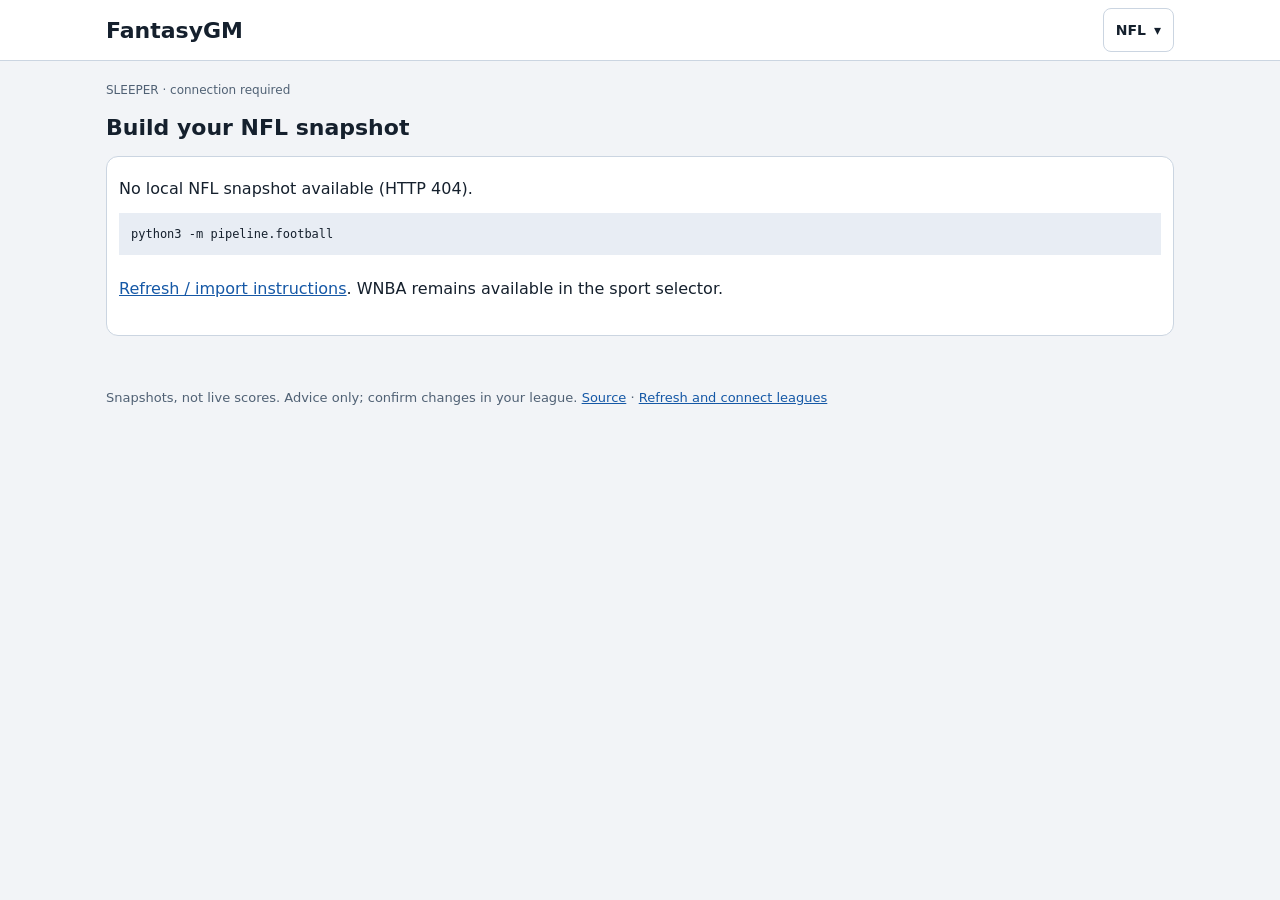
==== commit 952708c6: "fix: collapse seasonal league selectors into compact header" ====
--- a/docs/index.html
+++ b/docs/index.html
@@ -1,5 +1,5 @@
 <!doctype html>
 <html lang="en"><head><meta charset="utf-8"><meta name="viewport" content="width=device-width,initial-scale=1,viewport-fit=cover"><meta name="color-scheme" content="light dark"><title>FantasyGM · Your leagues</title><link rel="stylesheet" href="assets/football.css"><script src="assets/football.js" defer></script></head>
-<body><a class="skip" href="#content">Skip to content</a><header><div class="brand"><h1>FantasyGM</h1><span>Decision desk</span></div><div class="switches"><label>Sport<select id="sport"><option value="nfl">NFL Football</option><option value="wnba">WNBA Basketball</option></select></label><label id="league-label">League<select id="league"><option>Loading leagues…</option></select></label><label id="team-label">My team<select id="team"><option value="">Choose your roster</option></select></label></div></header>
+<body><a class="skip" href="#content">Skip to content</a><header><div class="brand"><h1>FantasyGM</h1></div><details id="switcher"><summary aria-label="Switch sport or league"><span id="sport-name">NFL</span></summary><div class="switches"><label>Sport<select id="sport"><option value="nfl">NFL Football</option><option value="wnba">WNBA Basketball</option></select></label><label id="league-label">League<select id="league"><option>Loading leagues…</option></select></label><label id="team-label">My team<select id="team"><option value="">Choose your roster</option></select></label></div></details></header>
 <main id="content"><div id="nfl"><p id="meta" class="muted" aria-live="polite">Loading shared NFL data…</p><p id="error" class="notice" role="alert" hidden></p><div id="setup" hidden></div><div id="connected" hidden><nav id="views" aria-label="NFL views"><button data-view="today" aria-current="page">Today</button><button data-view="roster">Roster</button><button data-view="waivers">Waivers</button><button data-view="news">News</button><button data-view="settings">Rules</button></nav><section id="panel" aria-live="polite"></section></div></div><div id="wnba" hidden><p class="muted">WNBA console · ESPN · 50-40-90 Club · <a href="wnba.html">Open full console</a></p><iframe id="wnba-frame" title="WNBA league console" loading="lazy"></iframe></div></main>
 <footer>Snapshots, not live scores. Advice only; confirm changes in your league. <a href="https://github.com/pranava0x0/FantasyGM">Source</a> · <a href="nfl-refresh.html">Refresh and connect leagues</a></footer></body></html>
--- a/docs/assets/football.css
+++ b/docs/assets/football.css
@@ -1 +1,15 @@
 :root{--bg:#f2f4f7;--surface:#fff;--surface-2:#e8edf4;--text:#15202d;--muted:#506174;--border:#cbd5e1;--accent:#1558a6;--warning:#8c3d00;--warning-bg:#fff2df;--good:#21643d;font-family:-apple-system,BlinkMacSystemFont,"Segoe UI",system-ui,sans-serif;font-feature-settings:"tnum";color-scheme:light dark}*{box-sizing:border-box}body{margin:0;background:var(--bg);color:var(--text);font-size:16px;line-height:1.5}[hidden]{display:none!important}a{color:var(--accent)}header{background:var(--surface);border-bottom:1px solid var(--border);padding:12px 16px}.brand{display:flex;align-items:baseline;gap:12px}.brand h1{font-size:22px;margin:0}.brand span,.muted,small{color:var(--muted)}.brand span{font-size:13px}.switches{display:grid;gap:8px;margin-top:12px}label{display:grid;gap:4px;font-size:12px;font-weight:650;text-transform:uppercase;letter-spacing:.04em}select,input,button{font:inherit;font-size:16px;min-height:44px;color:var(--text);border:1px solid var(--border);border-radius:8px;background:var(--surface);padding:8px 12px;max-width:100%;touch-action:manipulation}button{cursor:pointer}select{width:100%;min-width:0}button[aria-current=page]{background:var(--accent);color:var(--surface);border-color:var(--accent)}:focus-visible{outline:3px solid var(--accent);outline-offset:2px}main{max-width:1100px;margin:0 auto;padding:12px 16px;min-width:0}nav{display:flex;gap:6px;position:sticky;top:0;z-index:2;background:var(--bg);padding:8px 0;overflow-x:auto}nav button{flex:1;white-space:nowrap;padding:8px}h2{font-size:22px;margin:12px 0}h3{font-size:17px;margin:0 0 8px}p{margin:8px 0 12px}.card,.notice{padding:16px;border:1px solid var(--border);border-radius:12px;background:var(--surface);margin:10px 0;overflow-wrap:anywhere}.notice{background:var(--warning-bg);color:var(--warning)}.grid{display:grid;gap:12px}.card .pill{font-size:12px;display:inline-block;border:1px solid var(--border);padding:2px 8px;border-radius:999px;margin:0 4px 4px 0}.status{color:var(--warning);font-weight:700}.row{display:flex;gap:12px;align-items:center;justify-content:space-between;flex-wrap:wrap}.row>*{min-width:0}.points{font-weight:700;color:var(--good)}.list{list-style:none;padding:0}.list li{padding:12px 0;border-bottom:1px solid var(--border)}.list li:last-child{border:0}footer{max-width:1100px;padding:20px 16px 32px;margin:auto;font-size:13px;color:var(--muted)}iframe{width:100%;height:calc(100vh - 220px);min-height:650px;border:1px solid var(--border);border-radius:12px;background:var(--surface)}.skip{position:absolute;left:-9999px}.skip:focus{left:16px;top:8px;z-index:5;background:var(--surface);padding:12px}details summary{cursor:pointer;min-height:44px;padding:10px 0}pre{overflow:auto;background:var(--surface-2);padding:12px;font-size:12px}dl{display:grid;grid-template-columns:1fr 1fr;gap:8px}dt{color:var(--muted)}dd{margin:0;overflow-wrap:anywhere}#search{width:100%}@media(min-width:640px){.switches{grid-template-columns:1fr 2fr 1fr}.grid{grid-template-columns:1fr 1fr}header{padding-inline:max(16px,calc((100vw - 1068px)/2))}nav{justify-content:flex-start}nav button{flex:0}}@media(prefers-color-scheme:dark){:root{--bg:#101720;--surface:#192330;--surface-2:#263445;--text:#edf3fb;--muted:#acbdd1;--border:#405369;--accent:#8abfff;--warning:#ffcc99;--warning-bg:#362618;--good:#94dfb0}button[aria-current=page]{color:var(--bg)}}@media(prefers-reduced-motion:reduce){*{scroll-behavior:auto}}
+
+/* Keep the decision surface close; every control remains at least 44px. */
+.card a,.list a,#panel>p a,footer a{display:inline-flex;align-items:center;min-height:44px;min-width:44px}
+.card{padding:12px;margin:8px 0}.grid{gap:8px}.grid .card{margin:0}.jump-links,.pager{display:flex;align-items:center;gap:8px;justify-content:space-between;margin:12px 0}.jump-links button{flex:1;padding:8px}.pager span{font-size:13px;text-align:center}.pager button{font-size:14px}button:disabled{opacity:.5;cursor:default}#panel,section,#decisions,#picks,.list{scroll-margin-top:12px}#panel details p:last-child{margin-bottom:0}#panel .grid .card p{margin:6px 0}.switches{grid-template-columns:1fr 1fr}#league-label{grid-column:1/-1;grid-row:2}.brand span{margin-left:auto}#meta{font-size:12px}.row label:first-child{flex:1}#panel .grid{margin:12px 0}
+@media(max-width:639px){#views{position:fixed;top:auto;bottom:0;left:0;right:0;padding:8px 8px max(8px,env(safe-area-inset-bottom));background:var(--surface);border-top:1px solid var(--border)}#views button{font-size:14px;min-width:44px}body:has(#connected:not([hidden])){padding-bottom:80px}.grid{gap:8px}header{padding:8px 16px}.switches{margin-top:8px}}
+@media(min-width:640px){.switches{grid-template-columns:1fr 2fr 1fr}#league-label{grid-column:auto;grid-row:auto}#panel,section,#decisions,#picks,.list{scroll-margin-top:72px}}
+
+/* Seasonal switching occupies one header button; controls open only on demand. */
+header{display:flex;align-items:center;justify-content:space-between;gap:12px;position:relative;padding-block:8px}
+#switcher{margin-left:auto}#switcher>summary{display:flex;align-items:center;justify-content:center;gap:8px;min-width:64px;min-height:44px;padding:8px 12px;border:1px solid var(--border);border-radius:8px;font-size:14px;font-weight:650;list-style:none}
+#switcher>summary::-webkit-details-marker{display:none}#switcher>summary::after{content:"▾"}#switcher[open]>summary::after{content:"▴"}
+#switcher .switches{position:absolute;top:calc(100% + 4px);right:16px;z-index:4;width:min(420px,calc(100vw - 32px));margin:0;padding:16px;background:var(--surface);border:1px solid var(--border);border-radius:12px;grid-template-columns:1fr 1fr}
+#switcher #league-label{grid-column:1/-1;grid-row:2}
+iframe{height:calc(100vh - 140px)}
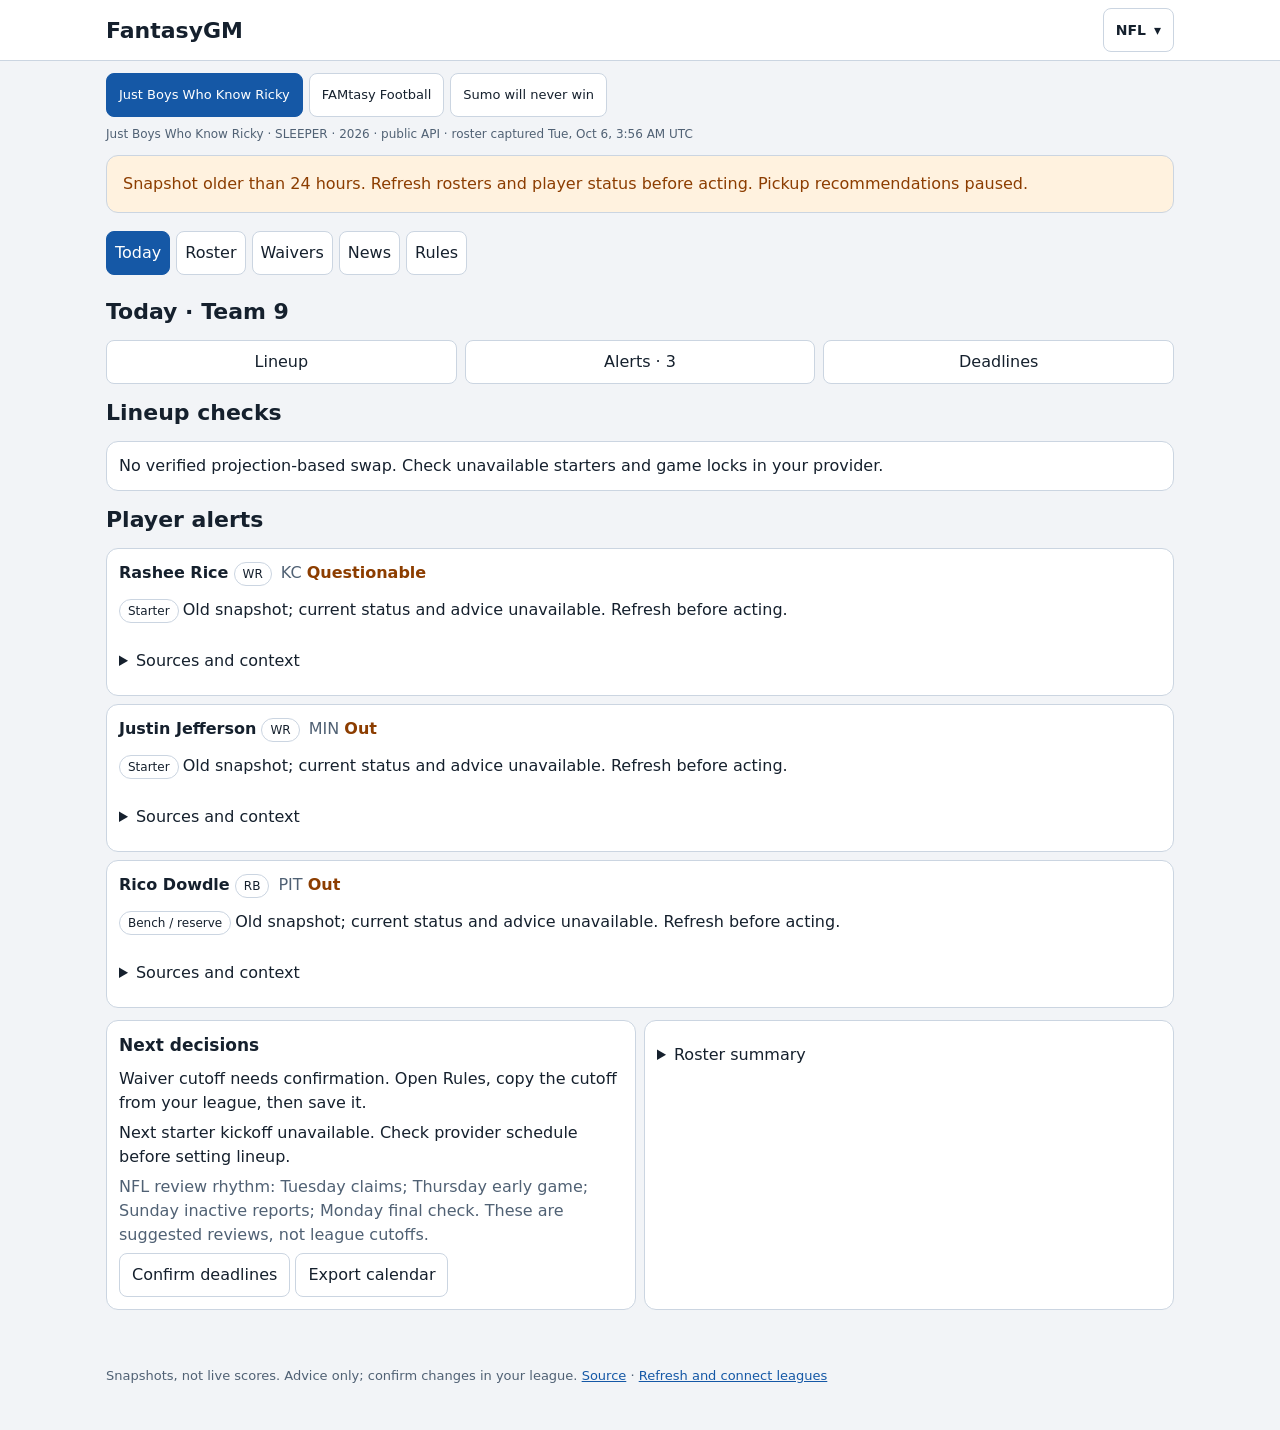
==== commit 6432a24b: "fix: offer one-tap league switching above dashboard" ====
--- a/docs/index.html
+++ b/docs/index.html
@@ -1,5 +1,5 @@
 <!doctype html>
 <html lang="en"><head><meta charset="utf-8"><meta name="viewport" content="width=device-width,initial-scale=1,viewport-fit=cover"><meta name="color-scheme" content="light dark"><title>FantasyGM · Your leagues</title><link rel="stylesheet" href="assets/football.css"><script src="assets/football.js" defer></script></head>
 <body><a class="skip" href="#content">Skip to content</a><header><div class="brand"><h1>FantasyGM</h1></div><details id="switcher"><summary aria-label="Switch sport or league"><span id="sport-name">NFL</span></summary><div class="switches"><label>Sport<select id="sport"><option value="nfl">NFL Football</option><option value="wnba">WNBA Basketball</option></select></label><label id="league-label">League<select id="league"><option>Loading leagues…</option></select></label><label id="team-label">My team<select id="team"><option value="">Choose your roster</option></select></label></div></details></header>
-<main id="content"><div id="nfl"><p id="meta" class="muted" aria-live="polite">Loading shared NFL data…</p><p id="error" class="notice" role="alert" hidden></p><div id="setup" hidden></div><div id="connected" hidden><nav id="views" aria-label="NFL views"><button data-view="today" aria-current="page">Today</button><button data-view="roster">Roster</button><button data-view="waivers">Waivers</button><button data-view="news">News</button><button data-view="settings">Rules</button></nav><section id="panel" aria-live="polite"></section></div></div><div id="wnba" hidden><p class="muted">WNBA console · ESPN · 50-40-90 Club · <a href="wnba.html">Open full console</a></p><iframe id="wnba-frame" title="WNBA league console" loading="lazy"></iframe></div></main>
+<main id="content"><div id="nfl"><div id="league-shortcuts" class="league-shortcuts" role="group" aria-label="Your NFL leagues" hidden></div><p id="meta" class="muted" aria-live="polite">Loading shared NFL data…</p><p id="error" class="notice" role="alert" hidden></p><div id="setup" hidden></div><div id="connected" hidden><nav id="views" aria-label="NFL views"><button data-view="today" aria-current="page">Today</button><button data-view="roster">Roster</button><button data-view="waivers">Waivers</button><button data-view="news">News</button><button data-view="settings">Rules</button></nav><section id="panel" aria-live="polite"></section></div></div><div id="wnba" hidden><p class="muted">WNBA console · ESPN · 50-40-90 Club · <a href="wnba.html">Open full console</a></p><iframe id="wnba-frame" title="WNBA league console" loading="lazy"></iframe></div></main>
 <footer>Snapshots, not live scores. Advice only; confirm changes in your league. <a href="https://github.com/pranava0x0/FantasyGM">Source</a> · <a href="nfl-refresh.html">Refresh and connect leagues</a></footer></body></html>
--- a/docs/assets/football.css
+++ b/docs/assets/football.css
@@ -13,3 +13,10 @@
 #switcher .switches{position:absolute;top:calc(100% + 4px);right:16px;z-index:4;width:min(420px,calc(100vw - 32px));margin:0;padding:16px;background:var(--surface);border:1px solid var(--border);border-radius:12px;grid-template-columns:1fr 1fr}
 #switcher #league-label{grid-column:1/-1;grid-row:2}
 iframe{height:calc(100vh - 140px)}
+
+/* One tap between connected leagues, without opening the seasonal menu. */
+.league-shortcuts{display:flex;gap:6px;margin-bottom:8px}
+.league-shortcuts button{flex:1;min-width:44px;overflow:hidden;text-overflow:ellipsis;white-space:nowrap;padding:8px;font-size:13px}
+.league-shortcuts button[aria-pressed=true]{background:var(--accent);color:var(--surface);border-color:var(--accent)}
+@media(prefers-color-scheme:dark){.league-shortcuts button[aria-pressed=true]{color:var(--bg)}}
+@media(min-width:640px){.league-shortcuts button{flex:0 1 auto;padding-inline:12px}}
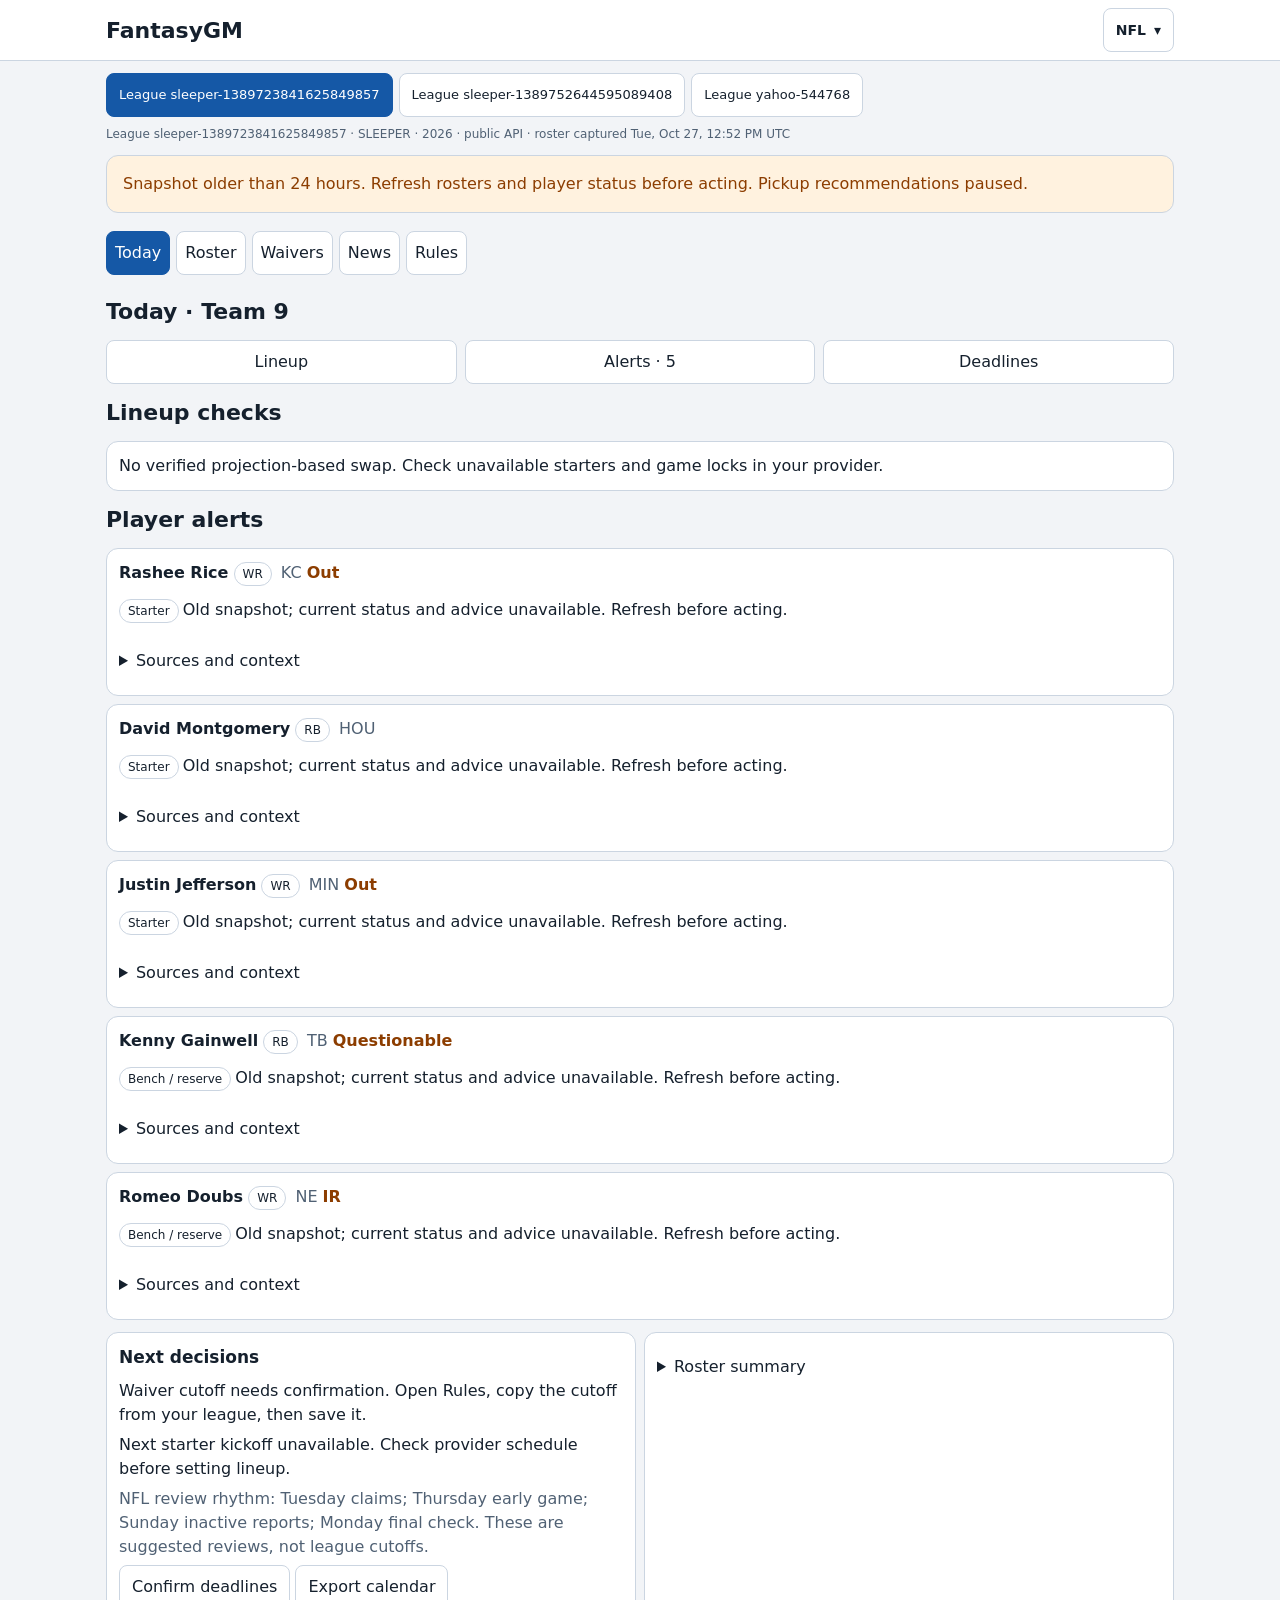
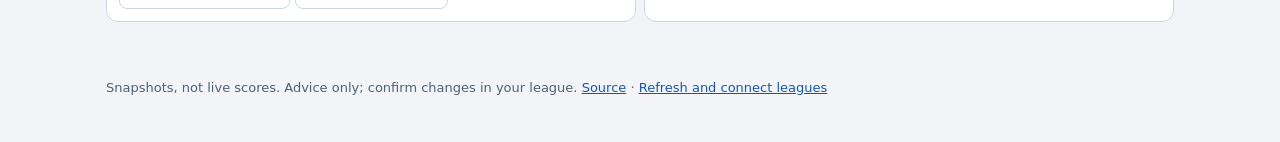
==== commit 77225dad: "Refresh league snapshots and fix privacy and transaction-history gaps" ====
--- a/docs/index.html
+++ b/docs/index.html
@@ -1,5 +1,5 @@
 <!doctype html>
 <html lang="en"><head><meta charset="utf-8"><meta name="viewport" content="width=device-width,initial-scale=1,viewport-fit=cover"><meta name="color-scheme" content="light dark"><title>FantasyGM · Your leagues</title><link rel="stylesheet" href="assets/football.css"><script src="assets/football.js" defer></script></head>
 <body><a class="skip" href="#content">Skip to content</a><header><div class="brand"><h1>FantasyGM</h1></div><details id="switcher"><summary aria-label="Switch sport or league"><span id="sport-name">NFL</span></summary><div class="switches"><label>Sport<select id="sport"><option value="nfl">NFL Football</option><option value="wnba">WNBA Basketball</option></select></label><label id="league-label">League<select id="league"><option>Loading leagues…</option></select></label><label id="team-label">My team<select id="team"><option value="">Choose your roster</option></select></label></div></details></header>
-<main id="content"><div id="nfl"><div id="league-shortcuts" class="league-shortcuts" role="group" aria-label="Your NFL leagues" hidden></div><p id="meta" class="muted" aria-live="polite">Loading shared NFL data…</p><p id="error" class="notice" role="alert" hidden></p><div id="setup" hidden></div><div id="connected" hidden><nav id="views" aria-label="NFL views"><button data-view="today" aria-current="page">Today</button><button data-view="roster">Roster</button><button data-view="waivers">Waivers</button><button data-view="news">News</button><button data-view="settings">Rules</button></nav><section id="panel" aria-live="polite"></section></div></div><div id="wnba" hidden><p class="muted">WNBA console · ESPN · 50-40-90 Club · <a href="wnba.html">Open full console</a></p><iframe id="wnba-frame" title="WNBA league console" loading="lazy"></iframe></div></main>
+<main id="content"><div id="nfl"><div id="league-shortcuts" class="league-shortcuts" role="group" aria-label="Your NFL leagues" hidden></div><p id="meta" class="muted" aria-live="polite">Loading shared NFL data…</p><p id="error" class="notice" role="alert" hidden></p><div id="setup" hidden></div><div id="connected" hidden><nav id="views" aria-label="NFL views"><button data-view="today" aria-current="page">Today</button><button data-view="roster">Roster</button><button data-view="waivers">Waivers</button><button data-view="news">News</button><button data-view="settings">Rules</button></nav><section id="panel" aria-live="polite"></section></div></div><div id="wnba" hidden><p class="muted">WNBA console · ESPN · League 2043154241 · <a href="wnba.html">Open full console</a></p><iframe id="wnba-frame" title="WNBA league console" loading="lazy"></iframe></div></main>
 <footer>Snapshots, not live scores. Advice only; confirm changes in your league. <a href="https://github.com/pranava0x0/FantasyGM">Source</a> · <a href="nfl-refresh.html">Refresh and connect leagues</a></footer></body></html>
